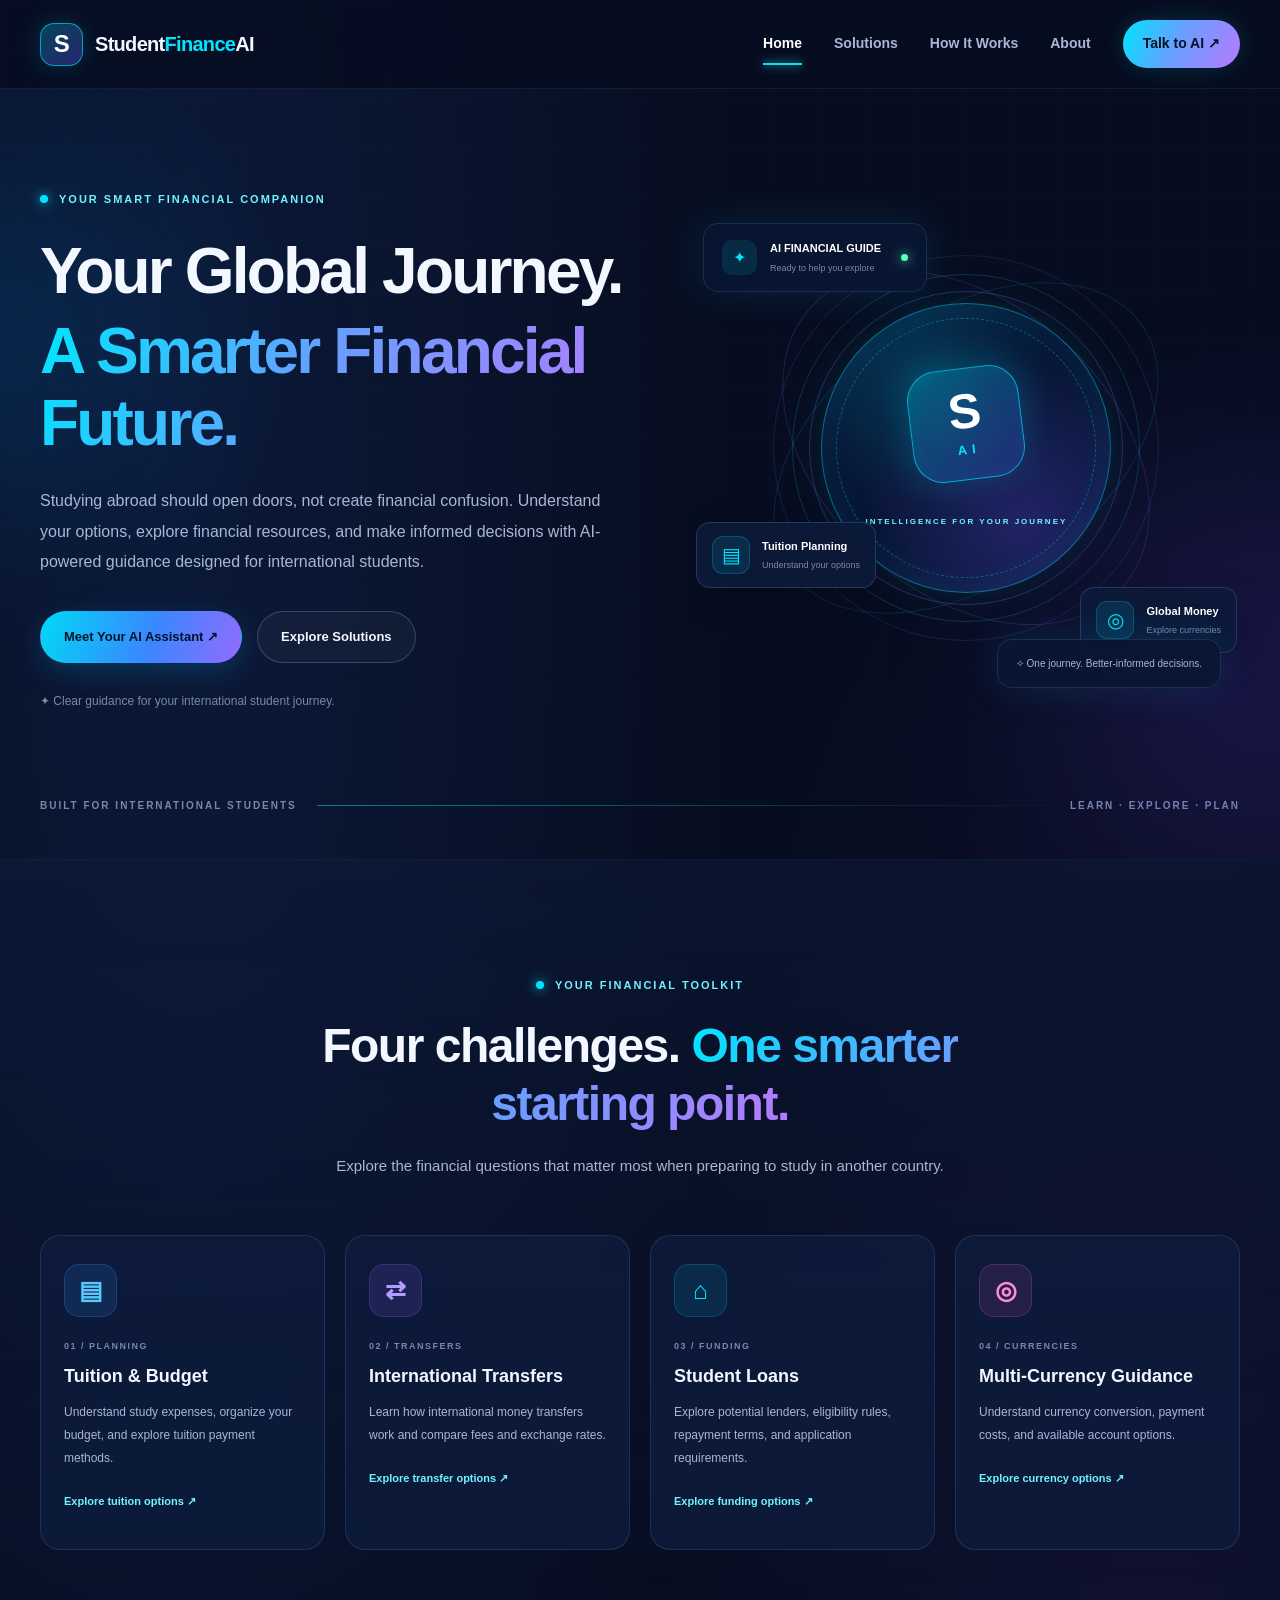
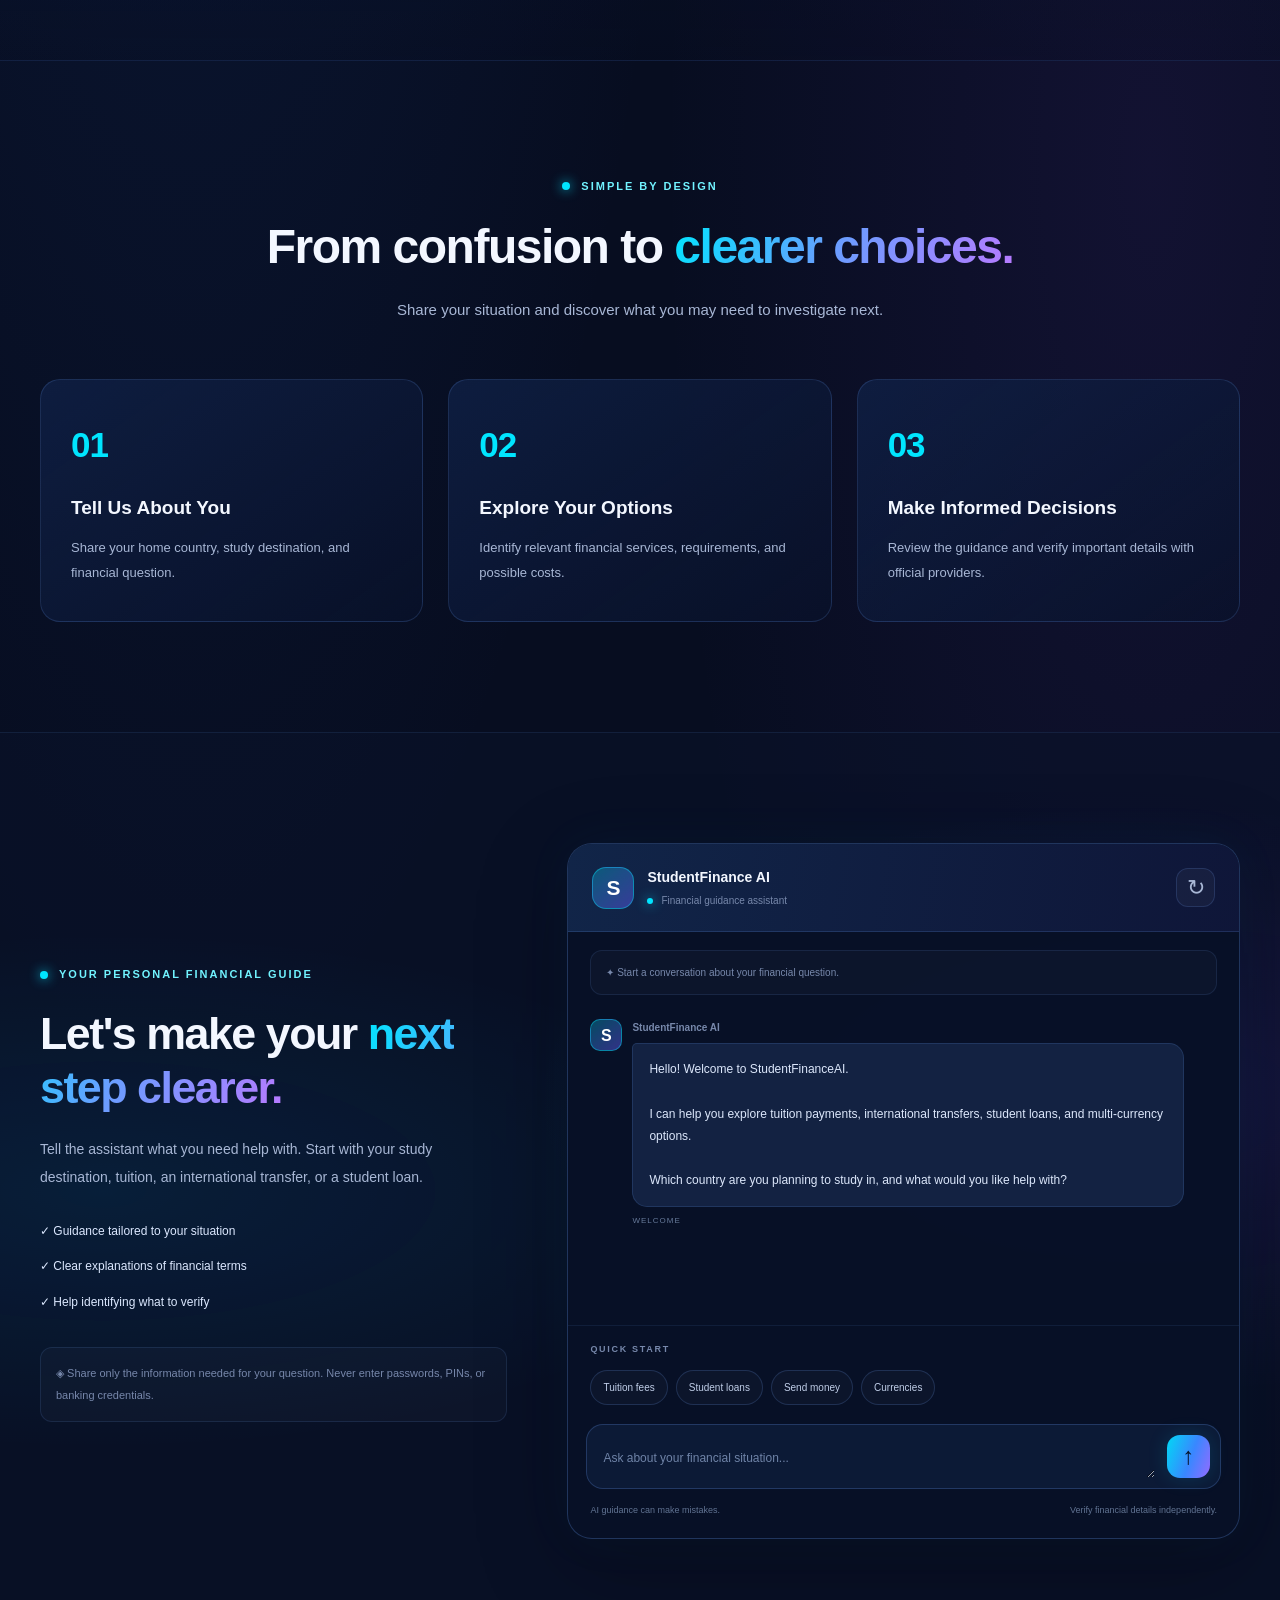
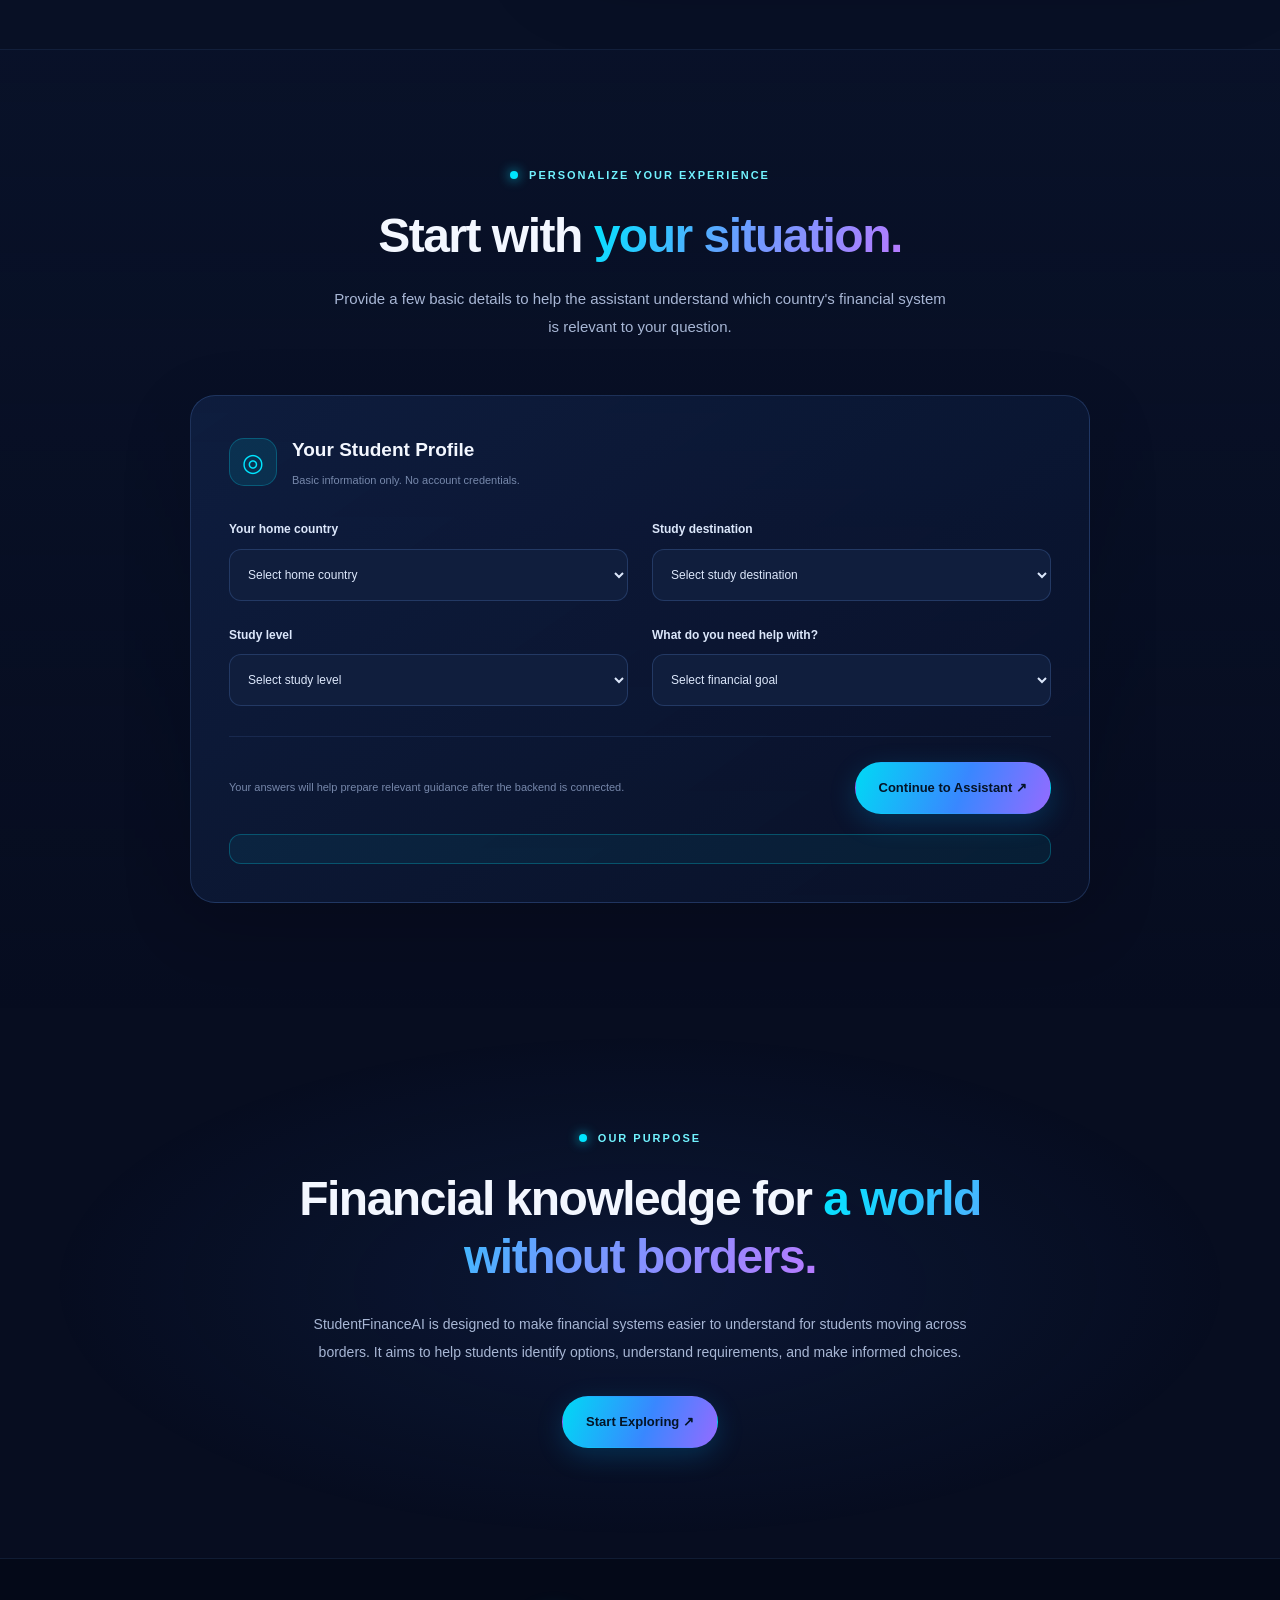
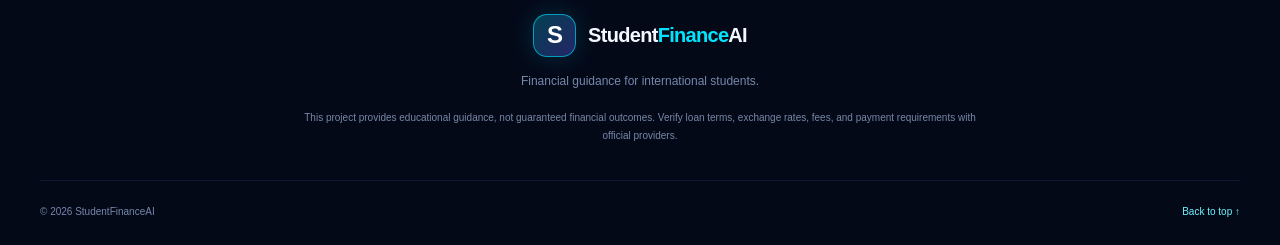
==== index.html @ d5cc1c08 "Add files via upload" ====
<!DOCTYPE html>
<html lang="en">
<head>
    <meta charset="UTF-8">
    <meta name="viewport" content="width=device-width, initial-scale=1.0">
    <meta name="description" content="StudentFinanceAI helps international students explore tuition payments, student loans, remittances, and multi-currency options.">
    <title>StudentFinanceAI | Your Financial Future</title>
    <link rel="stylesheet" href="style.css">

</head>

<body>

    <!-- Navigation Bar -->
    <header class="site-header">
        <nav class="navbar container">
            <a href="#home" class="brand">
                <span class="brand-icon">S</span>
                <span>Student<span class="brand-accent">Finance</span>AI</span>
            </a>

            <button class="menu-toggle" id="menuToggle"
                    type="button" aria-label="Toggle navigation"
                    aria-expanded="false">
                <span></span><span></span><span></span>
            </button>

            <div class="nav-links" id="navLinks">
                <a href="#home" class="nav-link active">Home</a>
                <a href="#features" class="nav-link">Solutions</a>
                <a href="#how-it-works" class="nav-link">How It Works</a>
                <a href="#about" class="nav-link">About</a>
                <a href="#assistant" class="nav-cta">Talk to AI ↗</a>
            </div>
        </nav>
    </header>


    <main>

        <!-- Hero Section -->
        <section class="hero section" id="home">
            <div class="hero-glow hero-glow-one"></div>
            <div class="hero-glow hero-glow-two"></div>

            <div class="hero-grid container">

                <div class="hero-content">
                    <div class="eyebrow">
                        <span class="status-dot"></span>
                        YOUR SMART FINANCIAL COMPANION
                    </div>

                    <h1>
                        Your Global Journey.
                        <span class="gradient-text">
                            A Smarter Financial Future.
                        </span>
                    </h1>

                    <p class="hero-description">
                        Studying abroad should open doors, not create financial
                        confusion. Understand your options, explore financial
                        resources, and make informed decisions with AI-powered
                        guidance designed for international students.
                    </p>

                    <div class="hero-actions">
                        <a href="#assistant" class="button button-primary">
                            Meet Your AI Assistant ↗
                        </a>
                        <a href="#features" class="button button-secondary">
                            Explore Solutions
                        </a>
                    </div>

                    <div class="hero-note">
                        ✦ Clear guidance for your international student journey.
                    </div>
                </div>


                <!-- AI Illustration Area -->
                <div class="hero-visual" aria-label="AI financial assistant illustration">
                    <div class="visual-orbit orbit-one"></div>
                    <div class="visual-orbit orbit-two"></div>

                    <div class="visual-card visual-card-top">
                        <span class="mini-icon">✦</span>
                        <div>
                            <strong>AI FINANCIAL GUIDE</strong>
                            <small>Ready to help you explore</small>
                        </div>
                        <span class="live-indicator"></span>
                    </div>

                    <div class="ai-core">
                        <div class="core-ring ring-one"></div>
                        <div class="core-ring ring-two"></div>

                        <div class="core-symbol">
                            <span class="symbol-top">S</span>
                            <span class="symbol-bottom">AI</span>
                        </div>

                        <div class="core-caption">
                            INTELLIGENCE FOR YOUR JOURNEY
                        </div>
                    </div>

                    <div class="floating-card card-tuition">
                        <span class="float-icon">▤</span>
                        <div>
                            <strong>Tuition Planning</strong>
                            <small>Understand your options</small>
                        </div>
                    </div>

                    <div class="floating-card card-currency">
                        <span class="float-icon">◎</span>
                        <div>
                            <strong>Global Money</strong>
                            <small>Explore currencies</small>
                        </div>
                    </div>

                    <div class="visual-card visual-card-bottom">
                        ✧ One journey. Better-informed decisions.
                    </div>
                </div>

            </div>

            <div class="hero-bottom container">
                <span>BUILT FOR INTERNATIONAL STUDENTS</span>
                <span class="bottom-line"></span>
                <span>LEARN · EXPLORE · PLAN</span>
            </div>
        </section>


        <!-- Financial Solutions -->
        <section class="features section" id="features">
            <div class="container">

                <div class="section-heading">
                    <span class="eyebrow">
                        <span class="status-dot"></span>
                        YOUR FINANCIAL TOOLKIT
                    </span>

                    <h2>
                        Four challenges.
                        <span class="gradient-text">
                            One smarter starting point.
                        </span>
                    </h2>

                    <p>
                        Explore the financial questions that matter most
                        when preparing to study in another country.
                    </p>
                </div>

                <div class="feature-grid">

                    <article class="feature-card">
                        <div class="feature-icon icon-blue">▤</div>
                        <span class="feature-number">01 / PLANNING</span>
                        <h3>Tuition &amp; Budget</h3>
                        <p>
                            Understand study expenses, organize your budget,
                            and explore tuition payment methods.
                        </p>
                        <a href="#assistant" class="feature-link"
                           data-topic="tuition">
                            Explore tuition options ↗
                        </a>
                    </article>

                    <article class="feature-card">
                        <div class="feature-icon icon-purple">⇄</div>
                        <span class="feature-number">02 / TRANSFERS</span>
                        <h3>International Transfers</h3>
                        <p>
                            Learn how international money transfers work
                            and compare fees and exchange rates.
                        </p>
                        <a href="#assistant" class="feature-link"
                           data-topic="remittance">
                            Explore transfer options ↗
                        </a>
                    </article>

                    <article class="feature-card">
                        <div class="feature-icon icon-cyan">⌂</div>
                        <span class="feature-number">03 / FUNDING</span>
                        <h3>Student Loans</h3>
                        <p>
                            Explore potential lenders, eligibility rules,
                            repayment terms, and application requirements.
                        </p>
                        <a href="#assistant" class="feature-link"
                           data-topic="loans">
                            Explore funding options ↗
                        </a>
                    </article>

                    <article class="feature-card">
                        <div class="feature-icon icon-pink">◎</div>
                        <span class="feature-number">04 / CURRENCIES</span>
                        <h3>Multi-Currency Guidance</h3>
                        <p>
                            Understand currency conversion, payment costs,
                            and available account options.
                        </p>
                        <a href="#assistant" class="feature-link"
                           data-topic="currency">
                            Explore currency options ↗
                        </a>
                    </article>

                </div>
            </div>
        </section>


        <!-- How It Works -->
        <section class="how-it-works section" id="how-it-works">
            <div class="container">

                <div class="section-heading">
                    <span class="eyebrow">
                        <span class="status-dot"></span>
                        SIMPLE BY DESIGN
                    </span>

                    <h2>
                        From confusion to
                        <span class="gradient-text">clearer choices.</span>
                    </h2>

                    <p>
                        Share your situation and discover what you may
                        need to investigate next.
                    </p>
                </div>

                <div class="steps-grid">
                    <article class="step-card">
                        <span class="step-number">01</span>
                        <h3>Tell Us About You</h3>
                        <p>
                            Share your home country, study destination,
                            and financial question.
                        </p>
                    </article>

                    <article class="step-card">
                        <span class="step-number">02</span>
                        <h3>Explore Your Options</h3>
                        <p>
                            Identify relevant financial services,
                            requirements, and possible costs.
                        </p>
                    </article>

                    <article class="step-card">
                        <span class="step-number">03</span>
                        <h3>Make Informed Decisions</h3>
                        <p>
                            Review the guidance and verify important
                            details with official providers.
                        </p>
                    </article>
                </div>
            </div>
        </section>


        <!-- AI Chat Assistant -->
        <section class="assistant-section section" id="assistant">
            <div class="container">

                <div class="assistant-layout">

                    <div class="assistant-intro">
                        <span class="eyebrow">
                            <span class="status-dot"></span>
                            YOUR PERSONAL FINANCIAL GUIDE
                        </span>

                        <h2>
                            Let's make your
                            <span class="gradient-text">next step clearer.</span>
                        </h2>

                        <p>
                            Tell the assistant what you need help with.
                            Start with your study destination, tuition,
                            an international transfer, or a student loan.
                        </p>

                        <div class="assistant-points">
                            <div>✓ Guidance tailored to your situation</div>
                            <div>✓ Clear explanations of financial terms</div>
                            <div>✓ Help identifying what to verify</div>
                        </div>

                        <p class="privacy-note">
                            ◈ Share only the information needed for your
                            question. Never enter passwords, PINs, or
                            banking credentials.
                        </p>
                    </div>


                    <!-- Chat Window -->
                    <div class="chat-panel">

                        <div class="chat-header">
                            <div class="chat-brand">
                                <div class="chat-avatar">S</div>
                                <div>
                                    <h3>StudentFinance AI</h3>
                                    <p>
                                        <span class="status-dot"></span>
                                        Financial guidance assistant
                                    </p>
                                </div>
                            </div>

                            <button type="button"
                                    class="icon-button"
                                    id="clearChat"
                                    aria-label="Clear conversation"
                                    title="Clear conversation">
                                ↻
                            </button>
                        </div>

                        <div class="chat-context">
                            ✦ Start a conversation about your financial question.
                        </div>

                        <div class="chat-messages"
                             id="chatMessages"
                             aria-live="polite"
                             aria-label="Chat conversation">

                            <div class="message assistant-message">
                                <div class="message-avatar">S</div>

                                <div class="message-content">
                                    <span class="message-sender">
                                        StudentFinance AI
                                    </span>

                                    <div class="message-bubble">
                                        Hello! Welcome to StudentFinanceAI.
                                        <br><br>
                                        I can help you explore tuition payments,
                                        international transfers, student loans,
                                        and multi-currency options.
                                        <br><br>
                                        Which country are you planning to study
                                        in, and what would you like help with?
                                    </div>

                                    <span class="message-time">WELCOME</span>
                                </div>
                            </div>
                        </div>


                        <!-- Suggested Questions -->
                        <div class="suggestion-area">
                            <span class="suggestion-label">QUICK START</span>

                            <div class="suggestion-buttons">
                                <button type="button" class="suggestion-chip"
                                    data-message="Help me understand tuition payment options.">
                                    Tuition fees
                                </button>

                                <button type="button" class="suggestion-chip"
                                    data-message="How can I explore student loan options?">
                                    Student loans
                                </button>

                                <button type="button" class="suggestion-chip"
                                    data-message="What should I compare before sending money internationally?">
                                    Send money
                                </button>

                                <button type="button" class="suggestion-chip"
                                    data-message="Help me understand multi-currency options.">
                                    Currencies
                                </button>
                            </div>
                        </div>


                        <!-- Message Input -->
                        <form class="chat-input-area" id="chatForm">
                            <label class="visually-hidden" for="chatInput">
                                Type your financial question
                            </label>

                            <textarea id="chatInput"
                                      name="message"
                                      rows="1"
                                      maxlength="2000"
                                      placeholder="Ask about your financial situation..."
                                      required></textarea>

                            <button type="submit"
                                    class="send-button"
                                    id="sendButton"
                                    aria-label="Send message">
                                ↑
                            </button>
                        </form>

                        <div class="chat-footer">
                            <span>AI guidance can make mistakes.</span>
                            <span>Verify financial details independently.</span>
                        </div>

                    </div>
                </div>
            </div>
        </section>


        <!-- Student Profile Form -->
        <section class="student-profile section" id="student-profile">
            <div class="container">

                <div class="section-heading">
                    <span class="eyebrow">
                        <span class="status-dot"></span>
                        PERSONALIZE YOUR EXPERIENCE
                    </span>

                    <h2>
                        Start with
                        <span class="gradient-text">your situation.</span>
                    </h2>

                    <p>
                        Provide a few basic details to help the assistant
                        understand which country's financial system
                        is relevant to your question.
                    </p>
                </div>

                <form class="profile-form" id="studentForm">

                    <div class="form-heading">
                        <div class="form-heading-icon">◎</div>
                        <div>
                            <h3>Your Student Profile</h3>
                            <p>Basic information only. No account credentials.</p>
                        </div>
                    </div>

                    <div class="form-grid">

                        <div class="form-group">
                            <label for="homeCountry">Your home country</label>
                            <select id="homeCountry" name="homeCountry" required>
                                <option value="">Select home country</option>
                                <option value="Bangladesh">Bangladesh</option>
                                <option value="India">India</option>
                                <option value="Pakistan">Pakistan</option>
                                <option value="Nepal">Nepal</option>
                                <option value="Sri Lanka">Sri Lanka</option>
                                <option value="Nigeria">Nigeria</option>
                                <option value="Ghana">Ghana</option>
                                <option value="Kenya">Kenya</option>
                                <option value="Egypt">Egypt</option>
                                <option value="Other">Other</option>
                            </select>
                        </div>

                        <div class="form-group">
                            <label for="studyCountry">Study destination</label>
                            <select id="studyCountry" name="studyCountry" required>
                                <option value="">Select study destination</option>
                                <option value="Russia">Russia</option>
                                <option value="United States">United States</option>
                                <option value="United Kingdom">United Kingdom</option>
                                <option value="Canada">Canada</option>
                                <option value="Australia">Australia</option>
                                <option value="Germany">Germany</option>
                                <option value="France">France</option>
                                <option value="Japan">Japan</option>
                                <option value="China">China</option>
                                <option value="Other">Other</option>
                            </select>
                        </div>

                        <div class="form-group">
                            <label for="studyLevel">Study level</label>
                            <select id="studyLevel" name="studyLevel" required>
                                <option value="">Select study level</option>
                                <option value="Bachelor's">Bachelor's</option>
                                <option value="Master's">Master's</option>
                                <option value="PhD">PhD</option>
                                <option value="Other">Other</option>
                            </select>
                        </div>

                        <div class="form-group">
                            <label for="financialGoal">
                                What do you need help with?
                            </label>

                            <select id="financialGoal"
                                    name="financialGoal"
                                    required>
                                <option value="">Select financial goal</option>
                                <option value="Tuition and budgeting">
                                    Tuition and budgeting
                                </option>
                                <option value="International remittances">
                                    International remittances
                                </option>
                                <option value="Student loans">
                                    Student loans
                                </option>
                                <option value="Multi-currency options">
                                    Multi-currency options
                                </option>
                                <option value="General financial guidance">
                                    General financial guidance
                                </option>
                            </select>
                        </div>
                    </div>

                    <div class="form-actions">
                        <p>
                            Your answers will help prepare relevant guidance
                            after the backend is connected.
                        </p>

                        <button type="submit" class="button button-primary">
                            Continue to Assistant ↗
                        </button>
                    </div>

                    <div id="profileNotice"
                         class="form-notice"
                         role="status"
                         aria-live="polite"></div>

                </form>
            </div>
        </section>


        <!-- About Section -->
        <section class="about-section section" id="about">
            <div class="container about-content">

                <span class="eyebrow">
                    <span class="status-dot"></span>
                    OUR PURPOSE
                </span>

                <h2>
                    Financial knowledge for
                    <span class="gradient-text">a world without borders.</span>
                </h2>

                <p>
                    StudentFinanceAI is designed to make financial systems
                    easier to understand for students moving across borders.
                    It aims to help students identify options, understand
                    requirements, and make informed choices.
                </p>

                <a href="#assistant" class="button button-primary">
                    Start Exploring ↗
                </a>
            </div>
        </section>

    </main>


    <!-- Footer -->
    <footer class="site-footer">
        <div class="container footer-content">

            <a href="#home" class="brand">
                <span class="brand-icon">S</span>
                <span>Student<span class="brand-accent">Finance</span>AI</span>
            </a>

            <p>
                Financial guidance for international students.
            </p>

            <p class="footer-disclaimer">
                This project provides educational guidance, not guaranteed
                financial outcomes. Verify loan terms, exchange rates,
                fees, and payment requirements with official providers.
            </p>

            <div class="footer-bottom">
                <span>© 2026 StudentFinanceAI</span>
                <a href="#home">Back to top ↑</a>
            </div>

        </div>
    </footer>


    <!-- Future JavaScript Pop-up -->
    <div class="modal-overlay"
         id="infoModal"
         role="dialog"
         aria-modal="true"
         aria-labelledby="modalTitle"
         aria-hidden="true">

        <div class="modal-box">
            <button type="button"
                    class="modal-close"
                    id="closeModal"
                    aria-label="Close dialog">
                ×
            </button>

            <div class="modal-icon">✦</div>

            <h2 id="modalTitle">Welcome to StudentFinanceAI</h2>

            <p id="modalMessage">
                Explore financial guidance designed for international students.
            </p>

            <button type="button"
                    class="button button-primary"
                    id="modalAction">
                Continue
            </button>
        </div>
    </div>


    <!-- JavaScript will be connected in a later step -->
    <script src="script.js"></script>
    
</body>
</html>
---- style.css ----
/* =========================================================
   StudentFinanceAI
   Futuristic Financial Assistant Website
   Main stylesheet: style.css
   ========================================================= */


/* 1. DESIGN SYSTEM */

:root {
    --bg-main: #070d20;
    --bg-secondary: #0b1430;
    --bg-card: rgba(15, 29, 62, 0.78);
    --bg-card-hover: rgba(20, 42, 83, 0.92);

    --cyan: #00e5ff;
    --cyan-soft: #71f3ff;
    --blue: #3987ff;
    --purple: #9270ff;
    --pink: #e66bff;

    --text-main: #f3f7ff;
    --text-secondary: #a8b7d5;
    --text-muted: #7788ab;

    --border: rgba(111, 166, 255, 0.17);
    --border-glow: rgba(0, 229, 255, 0.42);

    --gradient-main: linear-gradient(
        115deg,
        #00e5ff 0%,
        #6a9dff 48%,
        #b77aff 100%
    );

    --gradient-button: linear-gradient(
        110deg,
        #00d9f5 0%,
        #3987ff 55%,
        #946bff 100%
    );

    --shadow-glow: 0 0 40px rgba(0, 208, 255, 0.12);

    --radius-sm: 12px;
    --radius-md: 20px;
    --radius-lg: 30px;

    --container: 1200px;
}


/* 2. RESET AND GLOBAL STYLES */

* {
    margin: 0;
    padding: 0;
    box-sizing: border-box;
}

html {
    scroll-behavior: smooth;
    scroll-padding-top: 100px;
}

body {
    min-height: 100vh;
    overflow-x: hidden;
    background:
        radial-gradient(
            ellipse at 15% 8%,
            rgba(32, 81, 166, 0.18),
            transparent 35%
        ),
        radial-gradient(
            ellipse at 90% 35%,
            rgba(102, 54, 180, 0.12),
            transparent 30%
        ),
        var(--bg-main);

    color: var(--text-main);
    font-family: Inter, "Segoe UI", Arial, sans-serif;
    line-height: 1.7;
    -webkit-font-smoothing: antialiased;
}

body::before {
    content: "";
    position: fixed;
    inset: 0;
    z-index: -1;
    pointer-events: none;

    background-image:
        linear-gradient(
            rgba(99, 161, 255, 0.025) 1px,
            transparent 1px
        ),
        linear-gradient(
            90deg,
            rgba(99, 161, 255, 0.025) 1px,
            transparent 1px
        );

    background-size: 48px 48px;

    mask-image: linear-gradient(
        to bottom,
        black,
        transparent 85%
    );
}

a {
    color: inherit;
    text-decoration: none;
}

button,
input,
select,
textarea {
    font: inherit;
}

button,
a,
select {
    -webkit-tap-highlight-color: transparent;
}

button {
    color: inherit;
}

button:focus-visible,
a:focus-visible,
input:focus-visible,
select:focus-visible,
textarea:focus-visible {
    outline: 2px solid var(--cyan);
    outline-offset: 4px;
}

::selection {
    background: rgba(0, 229, 255, 0.32);
    color: white;
}

.container {
    width: min(var(--container), calc(100% - 64px));
    margin-inline: auto;
}

.section {
    position: relative;
    padding: 110px 0;
}

.gradient-text {
    display: inline;
    background: var(--gradient-main);
    background-clip: text;
    -webkit-background-clip: text;
    -webkit-text-fill-color: transparent;
    color: transparent;
}

.visually-hidden {
    position: absolute;
    width: 1px;
    height: 1px;
    padding: 0;
    margin: -1px;
    overflow: hidden;
    clip: rect(0, 0, 0, 0);
    white-space: nowrap;
    border: 0;
}


/* 3. NAVIGATION BAR */

.site-header {
    position: sticky;
    top: 0;
    z-index: 1000;

    background: rgba(7, 13, 32, 0.82);
    border-bottom: 1px solid rgba(126, 177, 255, 0.1);

    backdrop-filter: blur(22px);
    -webkit-backdrop-filter: blur(22px);
}

.navbar {
    min-height: 88px;

    display: flex;
    align-items: center;
    justify-content: space-between;
    gap: 32px;
}

.brand {
    display: inline-flex;
    align-items: center;
    gap: 12px;

    font-size: 20px;
    font-weight: 800;
    letter-spacing: -0.7px;
    white-space: nowrap;
}

.brand-icon {
    width: 43px;
    height: 43px;

    display: grid;
    place-items: center;

    border: 1px solid rgba(0, 229, 255, 0.6);
    border-radius: 14px;

    color: white;
    background: linear-gradient(
        135deg,
        rgba(0, 229, 255, 0.25),
        rgba(102, 91, 255, 0.35)
    );

    box-shadow: 0 0 25px rgba(0, 229, 255, 0.17);

    font-size: 24px;
    font-weight: 900;
}

.brand-accent {
    color: var(--cyan);
}

.nav-links {
    display: flex;
    align-items: center;
    gap: 32px;
}

.nav-link {
    position: relative;

    color: var(--text-secondary);
    font-size: 14px;
    font-weight: 600;

    transition: color 0.25s ease;
}

.nav-link::after {
    content: "";
    position: absolute;
    left: 0;
    bottom: -9px;

    width: 0;
    height: 2px;

    background: var(--cyan);
    box-shadow: 0 0 10px var(--cyan);

    transition: width 0.25s ease;
}

.nav-link:hover,
.nav-link.active {
    color: white;
}

.nav-link:hover::after,
.nav-link.active::after {
    width: 100%;
}

.nav-cta {
    display: inline-flex;
    align-items: center;
    justify-content: center;
    gap: 10px;

    padding: 12px 20px;

    color: #051426;
    background: var(--gradient-main);

    border-radius: 50px;

    font-size: 14px;
    font-weight: 800;

    box-shadow: 0 0 24px rgba(0, 229, 255, 0.15);

    transition:
        transform 0.25s ease,
        box-shadow 0.25s ease;
}

.nav-cta:hover {
    transform: translateY(-2px);
    box-shadow: 0 0 32px rgba(0, 229, 255, 0.32);
}

.menu-toggle {
    display: none;
    cursor: pointer;
    border: 0;
    background: transparent;
}


/* 4. HERO SECTION */

.hero {
    min-height: 680px;
    padding-top: 95px;
    padding-bottom: 45px;
    overflow: hidden;

    display: flex;
    flex-direction: column;
    justify-content: center;
}

.hero-grid {
    position: relative;
    z-index: 2;

    display: grid;
    grid-template-columns: 1.04fr 0.96fr;
    align-items: center;
    gap: 60px;
}

.hero-content {
    position: relative;
    z-index: 3;
}

.eyebrow {
    display: inline-flex;
    align-items: center;
    gap: 11px;

    color: var(--cyan-soft);
    font-size: 11px;
    font-weight: 800;
    letter-spacing: 2px;
}

.status-dot {
    display: inline-block;
    flex: 0 0 auto;

    width: 8px;
    height: 8px;

    border-radius: 50%;
    background: var(--cyan);

    box-shadow: 0 0 12px rgba(0, 229, 255, 0.9);
}

.hero h1 {
    max-width: 670px;
    margin-top: 25px;

    font-size: clamp(43px, 5vw, 70px);
    font-weight: 800;
    line-height: 1.12;
    letter-spacing: -2.8px;
}

.hero h1 .gradient-text {
    display: block;
    margin-top: 8px;
}

.hero-description {
    max-width: 580px;
    margin-top: 27px;

    color: var(--text-secondary);
    font-size: 16px;
    line-height: 1.9;
}

.hero-actions {
    display: flex;
    flex-wrap: wrap;
    gap: 15px;
    margin-top: 34px;
}

.button {
    display: inline-flex;
    align-items: center;
    justify-content: center;
    gap: 13px;

    min-height: 52px;
    padding: 14px 23px;

    border: 1px solid transparent;
    border-radius: 50px;

    font-size: 13px;
    font-weight: 800;
    text-align: center;

    cursor: pointer;

    transition:
        transform 0.25s ease,
        box-shadow 0.25s ease,
        background 0.25s ease;
}

.button:hover {
    transform: translateY(-3px);
}

.button-primary {
    color: #041427;
    background: var(--gradient-button);

    box-shadow: 0 8px 28px rgba(0, 176, 255, 0.2);
}

.button-primary:hover {
    box-shadow: 0 12px 38px rgba(0, 210, 255, 0.33);
}

.button-secondary {
    color: var(--text-main);
    border-color: rgba(132, 176, 255, 0.28);
    background: rgba(255, 255, 255, 0.035);
}

.button-secondary:hover {
    border-color: var(--cyan);
    background: rgba(0, 229, 255, 0.06);
}

.hero-note {
    display: flex;
    align-items: center;
    gap: 10px;

    margin-top: 28px;

    color: var(--text-muted);
    font-size: 12px;
}

.note-icon {
    color: var(--cyan);
    font-size: 18px;
}

.hero-glow {
    position: absolute;
    z-index: 0;

    border-radius: 50%;
    filter: blur(100px);
    pointer-events: none;
}

.hero-glow-one {
    width: 340px;
    height: 340px;

    top: 10%;
    left: -180px;

    background: rgba(0, 153, 255, 0.15);
}

.hero-glow-two {
    width: 380px;
    height: 380px;

    right: -180px;
    bottom: 0;

    background: rgba(114, 64, 255, 0.16);
}

.hero-bottom {
    display: flex;
    align-items: center;
    gap: 20px;

    margin-top: 85px;

    color: var(--text-muted);
    font-size: 10px;
    font-weight: 800;
    letter-spacing: 2px;
}

.bottom-line {
    height: 1px;
    flex: 1;

    background: linear-gradient(
        90deg,
        rgba(0, 229, 255, 0.5),
        rgba(0, 229, 255, 0.03)
    );
}


/* 5. FUTURISTIC AI VISUAL */

.hero-visual {
    position: relative;

    width: 100%;
    max-width: 530px;
    height: 480px;

    margin-inline: auto;

    display: grid;
    place-items: center;
}

.ai-core {
    position: relative;
    z-index: 2;

    width: 290px;
    height: 290px;

    display: flex;
    flex-direction: column;
    align-items: center;
    justify-content: center;

    border: 1px solid rgba(0, 229, 255, 0.42);
    border-radius: 50%;

    background:
        radial-gradient(
            circle at 35% 25%,
            rgba(0, 229, 255, 0.17),
            transparent 45%
        ),
        radial-gradient(
            circle at 70% 75%,
            rgba(118, 80, 255, 0.23),
            transparent 55%
        ),
        rgba(9, 27, 63, 0.72);

    box-shadow:
        0 0 35px rgba(0, 229, 255, 0.1),
        inset 0 0 35px rgba(0, 229, 255, 0.08);

    animation: core-float 6s ease-in-out infinite;
}

.ai-core::before {
    content: "";
    position: absolute;
    inset: 14px;

    border: 1px dashed rgba(0, 229, 255, 0.35);
    border-radius: 50%;

    animation: orbit-spin 24s linear infinite;
}

.ai-core::after {
    content: "";
    position: absolute;
    inset: -13px;

    border: 1px solid rgba(114, 130, 255, 0.27);
    border-radius: 50%;
}

.core-ring {
    position: absolute;
    border-radius: 50%;
    pointer-events: none;
}

.ring-one {
    inset: -30px;
    border: 1px solid rgba(0, 229, 255, 0.19);
}

.ring-two {
    inset: -49px;
    border: 1px solid rgba(120, 110, 255, 0.16);
}

.core-symbol {
    position: relative;
    z-index: 2;

    width: 112px;
    height: 112px;

    display: flex;
    flex-direction: column;
    align-items: center;
    justify-content: center;

    border: 1px solid rgba(0, 229, 255, 0.65);
    border-radius: 30px;

    background: linear-gradient(
        140deg,
        rgba(0, 229, 255, 0.24),
        rgba(68, 92, 255, 0.2)
    );

    box-shadow:
        0 0 35px rgba(0, 229, 255, 0.18),
        inset 0 0 20px rgba(0, 229, 255, 0.08);

    transform: rotate(-7deg);
}

.symbol-top {
    color: white;
    font-size: 49px;
    font-weight: 900;
    line-height: 1;
}

.symbol-bottom {
    margin-top: 3px;
    color: var(--cyan);
    font-size: 13px;
    font-weight: 900;
    letter-spacing: 5px;
}

.core-caption {
    position: relative;
    z-index: 2;

    margin-top: 35px;

    color: var(--cyan-soft);
    font-size: 8px;
    font-weight: 800;
    letter-spacing: 2px;
}

.visual-orbit {
    position: absolute;
    z-index: 1;

    border: 1px solid rgba(0, 229, 255, 0.13);
    border-radius: 50%;
}

.orbit-one {
    width: 430px;
    height: 270px;
    transform: rotate(-35deg);
}

.orbit-two {
    width: 420px;
    height: 290px;
    transform: rotate(42deg);
    border-color: rgba(144, 106, 255, 0.19);
}

.visual-card {
    position: absolute;
    z-index: 4;

    display: flex;
    align-items: center;
    gap: 13px;

    padding: 15px 18px;

    border: 1px solid var(--border);
    border-radius: 15px;

    background: rgba(10, 23, 52, 0.88);

    box-shadow: var(--shadow-glow);

    backdrop-filter: blur(14px);
    -webkit-backdrop-filter: blur(14px);
}

.visual-card strong,
.floating-card strong {
    display: block;
    color: white;
    font-size: 11px;
}

.visual-card small,
.floating-card small {
    display: block;
    margin-top: 3px;

    color: var(--text-muted);
    font-size: 9px;
}

.visual-card-top {
    top: 15px;
    left: 2px;
}

.mini-icon {
    display: grid;
    place-items: center;

    width: 35px;
    height: 35px;

    color: var(--cyan);
    border-radius: 10px;
    background: rgba(0, 229, 255, 0.1);
}

.live-indicator {
    width: 7px;
    height: 7px;

    margin-left: 7px;

    border-radius: 50%;
    background: #5effbc;

    box-shadow: 0 0 12px #5effbc;
}

.floating-card {
    position: absolute;
    z-index: 4;

    display: flex;
    align-items: center;
    gap: 12px;

    padding: 13px 15px;

    border: 1px solid rgba(111, 166, 255, 0.22);
    border-radius: 14px;

    background: rgba(12, 25, 57, 0.92);

    box-shadow: 0 10px 35px rgba(0, 0, 0, 0.2);

    backdrop-filter: blur(12px);
    -webkit-backdrop-filter: blur(12px);

    animation: card-float 5s ease-in-out infinite;
}

.float-icon {
    display: grid;
    place-items: center;

    width: 38px;
    height: 38px;

    color: var(--cyan);
    background: rgba(0, 229, 255, 0.1);
    border: 1px solid rgba(0, 229, 255, 0.2);
    border-radius: 11px;

    font-size: 20px;
}

.card-tuition {
    left: -5px;
    bottom: 100px;
}

.card-currency {
    right: -5px;
    bottom: 35px;
    animation-delay: -2.5s;
}

.visual-card-bottom {
    right: 10px;
    bottom: 0;

    color: var(--text-secondary);
    font-size: 10px;
}


/* 6. SECTION HEADINGS */

.section-heading {
    max-width: 760px;
    margin: 0 auto 55px;
    text-align: center;
}

.section-heading h2,
.assistant-intro h2,
.about-content h2 {
    margin-top: 20px;

    font-size: clamp(31px, 4vw, 48px);
    line-height: 1.2;
    letter-spacing: -1.5px;
}

.section-heading p {
    max-width: 620px;
    margin: 20px auto 0;

    color: var(--text-secondary);
    font-size: 15px;
    line-height: 1.85;
}


/* 7. FINANCIAL FEATURE CARDS */

.features {
    border-top: 1px solid rgba(114, 157, 255, 0.08);
    border-bottom: 1px solid rgba(114, 157, 255, 0.08);

    background: linear-gradient(
        180deg,
        rgba(13, 26, 57, 0.55),
        rgba(7, 13, 32, 0.2)
    );
}

.feature-grid {
    display: grid;
    grid-template-columns: repeat(4, minmax(0, 1fr));
    gap: 20px;
}

.feature-card {
    position: relative;
    overflow: hidden;

    min-height: 315px;
    padding: 28px 23px;

    border: 1px solid var(--border);
    border-radius: var(--radius-md);

    background: var(--bg-card);

    transition:
        transform 0.3s ease,
        border-color 0.3s ease,
        background 0.3s ease,
        box-shadow 0.3s ease;
}

.feature-card::before {
    content: "";
    position: absolute;
    top: 0;
    left: 20px;
    right: 20px;

    height: 1px;

    background: linear-gradient(
        90deg,
        transparent,
        var(--cyan),
        transparent
    );

    opacity: 0;
    transition: opacity 0.3s ease;
}

.feature-card:hover {
    transform: translateY(-8px);
    border-color: var(--border-glow);
    background: var(--bg-card-hover);
    box-shadow: 0 15px 40px rgba(0, 0, 0, 0.2);
}

.feature-card:hover::before {
    opacity: 1;
}

.feature-icon {
    width: 53px;
    height: 53px;

    display: grid;
    place-items: center;

    border-radius: 15px;

    font-size: 25px;
    font-weight: 800;
}

.icon-blue {
    color: #57c9ff;
    background: rgba(48, 155, 255, 0.13);
    border: 1px solid rgba(48, 155, 255, 0.22);
}

.icon-purple {
    color: #b69aff;
    background: rgba(151, 104, 255, 0.13);
    border: 1px solid rgba(151, 104, 255, 0.22);
}

.icon-cyan {
    color: var(--cyan);
    background: rgba(0, 229, 255, 0.09);
    border: 1px solid rgba(0, 229, 255, 0.19);
}

.icon-pink {
    color: #ff8bd9;
    background: rgba(255, 100, 206, 0.1);
    border: 1px solid rgba(255, 100, 206, 0.2);
}

.feature-number {
    display: block;
    margin-top: 22px;

    color: var(--text-muted);
    font-size: 9px;
    font-weight: 800;
    letter-spacing: 1.5px;
}

.feature-card h3 {
    margin-top: 10px;

    color: var(--text-main);
    font-size: 18px;
    line-height: 1.4;
}

.feature-card p {
    margin-top: 12px;

    color: var(--text-secondary);
    font-size: 12px;
    line-height: 1.9;
}

.feature-link {
    display: inline-flex;
    align-items: center;
    gap: 8px;

    margin-top: 22px;

    color: var(--cyan-soft);
    font-size: 11px;
    font-weight: 800;
}

.feature-link span {
    transition: transform 0.2s ease;
}

.feature-link:hover span {
    transform: translate(3px, -3px);
}


/* 8. HOW IT WORKS */

.steps-grid {
    display: grid;
    grid-template-columns: repeat(3, minmax(0, 1fr));
    gap: 25px;
}

.step-card {
    position: relative;

    padding: 35px 30px;

    border: 1px solid var(--border);
    border-radius: var(--radius-md);

    background: linear-gradient(
        145deg,
        rgba(16, 33, 71, 0.78),
        rgba(9, 18, 43, 0.65)
    );

    transition:
        transform 0.25s ease,
        border-color 0.25s ease;
}

.step-card:hover {
    transform: translateY(-5px);
    border-color: rgba(0, 229, 255, 0.35);
}

.step-number {
    display: inline-block;

    color: var(--cyan);
    font-size: 35px;
    font-weight: 900;
    letter-spacing: -1px;
}

.step-card h3 {
    margin-top: 18px;
    font-size: 19px;
}

.step-card p {
    margin-top: 12px;

    color: var(--text-secondary);
    font-size: 13px;
    line-height: 1.9;
}


/* 9. ASSISTANT SECTION */

.assistant-section {
    overflow: hidden;

    border-top: 1px solid rgba(111, 166, 255, 0.1);
    border-bottom: 1px solid rgba(111, 166, 255, 0.1);

    background:
        radial-gradient(
            ellipse at 8% 50%,
            rgba(0, 181, 255, 0.09),
            transparent 40%
        ),
        radial-gradient(
            ellipse at 90% 40%,
            rgba(117, 70, 255, 0.11),
            transparent 38%
        ),
        rgba(10, 19, 43, 0.6);
}

.assistant-layout {
    display: grid;
    grid-template-columns: 0.82fr 1.18fr;
    align-items: center;
    gap: 60px;
}

.assistant-intro h2 {
    font-size: clamp(32px, 3.5vw, 45px);
}

.assistant-intro > p {
    margin-top: 22px;

    color: var(--text-secondary);
    font-size: 14px;
    line-height: 1.95;
}

.assistant-points {
    display: grid;
    gap: 15px;
    margin-top: 30px;
}

.assistant-points > div {
    display: flex;
    align-items: center;
    gap: 12px;

    color: #dce8ff;
    font-size: 12px;
}

.check-icon {
    width: 24px;
    height: 24px;

    display: grid;
    place-items: center;
    flex: 0 0 auto;

    color: var(--cyan);
    border-radius: 50%;
    background: rgba(0, 229, 255, 0.1);

    font-weight: 900;
}

.assistant-intro .privacy-note {
    margin-top: 35px;
    padding: 15px;

    border: 1px solid rgba(111, 166, 255, 0.13);
    border-radius: 12px;

    background: rgba(255, 255, 255, 0.025);

    color: var(--text-muted);
    font-size: 11px;
}

.privacy-note span {
    margin-right: 7px;
    color: var(--cyan);
}


/* 10. CHAT PANEL */

.chat-panel {
    min-width: 0;
    overflow: hidden;

    border: 1px solid rgba(108, 164, 255, 0.25);
    border-radius: 25px;

    background: rgba(8, 17, 40, 0.95);

    box-shadow:
        0 25px 90px rgba(0, 0, 0, 0.28),
        0 0 50px rgba(0, 190, 255, 0.05);
}

.chat-header {
    display: flex;
    align-items: center;
    justify-content: space-between;
    gap: 15px;

    padding: 22px 24px;

    border-bottom: 1px solid var(--border);

    background: linear-gradient(
        100deg,
        rgba(20, 44, 83, 0.75),
        rgba(17, 24, 62, 0.75)
    );
}

.chat-brand {
    display: flex;
    align-items: center;
    gap: 13px;
    min-width: 0;
}

.chat-avatar,
.message-avatar {
    display: grid;
    place-items: center;
    flex: 0 0 auto;

    width: 42px;
    height: 42px;

    border: 1px solid rgba(0, 229, 255, 0.4);
    border-radius: 14px;

    color: white;
    background: linear-gradient(
        140deg,
        rgba(0, 229, 255, 0.28),
        rgba(103, 91, 255, 0.45)
    );

    font-size: 21px;
    font-weight: 900;
}

.chat-header h3 {
    font-size: 14px;
}

.chat-header p {
    display: flex;
    align-items: center;
    gap: 8px;

    margin-top: 3px;

    color: var(--text-muted);
    font-size: 10px;
}

.chat-header .status-dot {
    width: 6px;
    height: 6px;
}

.icon-button {
    display: grid;
    place-items: center;
    flex: 0 0 auto;

    width: 39px;
    height: 39px;

    border: 1px solid var(--border);
    border-radius: 12px;

    background: rgba(255, 255, 255, 0.035);

    color: var(--text-secondary);
    font-size: 22px;

    cursor: pointer;

    transition:
        color 0.2s ease,
        border-color 0.2s ease,
        background 0.2s ease;
}

.icon-button:hover {
    color: var(--cyan);
    border-color: var(--border-glow);
    background: rgba(0, 229, 255, 0.07);
}

.chat-context {
    display: flex;
    align-items: flex-start;
    gap: 10px;

    margin: 18px 22px 0;
    padding: 13px 15px;

    border: 1px solid rgba(111, 166, 255, 0.12);
    border-radius: 12px;

    background: rgba(255, 255, 255, 0.025);

    color: var(--text-muted);
    font-size: 10px;
    line-height: 1.7;
}

.context-icon {
    color: var(--cyan);
}

.chat-messages {
    display: flex;
    flex-direction: column;
    gap: 18px;

    height: 330px;
    overflow-y: auto;

    padding: 24px 22px;

    scrollbar-width: thin;
    scrollbar-color: rgba(0, 229, 255, 0.25) transparent;
}

.chat-messages::-webkit-scrollbar {
    width: 5px;
}

.chat-messages::-webkit-scrollbar-thumb {
    border-radius: 10px;
    background: rgba(0, 229, 255, 0.25);
}

.message {
    display: flex;
    align-items: flex-start;
    gap: 10px;
}

.message-avatar {
    width: 32px;
    height: 32px;

    border-radius: 10px;
    font-size: 16px;
}

.message-content {
    min-width: 0;
    max-width: 88%;
}

.message-sender {
    display: block;
    margin-bottom: 7px;

    color: var(--text-muted);
    font-size: 10px;
    font-weight: 700;
}

.message-bubble {
    padding: 14px 16px;

    border: 1px solid rgba(111, 166, 255, 0.15);
    border-radius: 5px 15px 15px 15px;

    background: rgba(25, 42, 78, 0.72);

    color: #dce7fb;
    font-size: 12px;
    line-height: 1.85;

    overflow-wrap: anywhere;
}

.message-time {
    display: block;
    margin-top: 7px;

    color: #667999;
    font-size: 8px;
    letter-spacing: 1px;
}

.user-message {
    flex-direction: row-reverse;
}

.user-message .message-content {
    display: flex;
    flex-direction: column;
    align-items: flex-end;
}

.user-message .message-bubble {
    border-color: rgba(0, 229, 255, 0.18);
    border-radius: 15px 5px 15px 15px;

    background: linear-gradient(
        135deg,
        rgba(20, 100, 163, 0.35),
        rgba(74, 72, 164, 0.32)
    );

    color: white;
}

.user-message .message-avatar {
    border-color: rgba(143, 128, 255, 0.4);
    background: rgba(108, 92, 231, 0.28);
}

.typing-indicator {
    display: inline-flex;
    align-items: center;
    gap: 5px;

    padding: 13px 16px;

    border: 1px solid var(--border);
    border-radius: 5px 14px 14px 14px;

    background: rgba(25, 42, 78, 0.72);
}

.typing-indicator span {
    width: 6px;
    height: 6px;

    border-radius: 50%;
    background: var(--cyan);

    animation: typing-bounce 1s infinite ease-in-out;
}

.typing-indicator span:nth-child(2) {
    animation-delay: 0.15s;
}

.typing-indicator span:nth-child(3) {
    animation-delay: 0.3s;
}


/* 11. CHAT SUGGESTIONS */

.suggestion-area {
    padding: 16px 22px 19px;

    border-top: 1px solid rgba(111, 166, 255, 0.09);
}

.suggestion-label {
    display: block;
    margin-bottom: 12px;

    color: var(--text-muted);
    font-size: 9px;
    font-weight: 800;
    letter-spacing: 1.7px;
}

.suggestion-buttons {
    display: flex;
    flex-wrap: wrap;
    gap: 8px;
}

.suggestion-chip {
    padding: 8px 12px;

    border: 1px solid rgba(111, 166, 255, 0.19);
    border-radius: 30px;

    background: rgba(255, 255, 255, 0.025);

    color: #c0cee8;
    font-size: 10px;

    cursor: pointer;

    transition:
        border-color 0.2s ease,
        background 0.2s ease,
        color 0.2s ease;
}

.suggestion-chip:hover {
    color: var(--cyan-soft);
    border-color: rgba(0, 229, 255, 0.5);
    background: rgba(0, 229, 255, 0.07);
}


/* 12. CHAT INPUT */

.chat-input-area {
    display: flex;
    align-items: flex-end;
    gap: 12px;

    margin: 0 18px 14px;
    padding: 10px 10px 10px 16px;

    border: 1px solid rgba(111, 166, 255, 0.22);
    border-radius: 17px;

    background: rgba(14, 29, 59, 0.8);

    transition: border-color 0.2s ease;
}

.chat-input-area:focus-within {
    border-color: rgba(0, 229, 255, 0.62);
    box-shadow: 0 0 22px rgba(0, 229, 255, 0.06);
}

.chat-input-area textarea {
    width: 100%;
    min-width: 0;
    min-height: 38px;
    max-height: 120px;

    padding: 9px 0;

    resize: vertical;

    border: 0;
    outline: 0;

    background: transparent;
    color: white;

    font-size: 12px;
    line-height: 1.6;
}

.chat-input-area textarea::placeholder {
    color: #6f83a7;
}

.chat-input-area textarea:focus-visible {
    outline: 0;
}

.send-button {
    display: grid;
    place-items: center;
    flex: 0 0 auto;

    width: 43px;
    height: 43px;

    border: 0;
    border-radius: 13px;

    background: var(--gradient-button);
    color: #06142a;

    font-size: 24px;
    font-weight: 900;

    cursor: pointer;

    box-shadow: 0 0 20px rgba(0, 210, 255, 0.15);

    transition:
        transform 0.2s ease,
        box-shadow 0.2s ease;
}

.send-button:hover {
    transform: translateY(-2px);
    box-shadow: 0 0 27px rgba(0, 210, 255, 0.3);
}

.send-button:disabled {
    opacity: 0.55;
    cursor: not-allowed;
    transform: none;
}

.chat-footer {
    display: flex;
    justify-content: space-between;
    gap: 10px;

    padding: 0 22px 20px;

    color: #617392;
    font-size: 9px;
}


/* 13. STUDENT PROFILE FORM */

.student-profile {
    background: linear-gradient(
        180deg,
        rgba(12, 25, 54, 0.4),
        transparent
    );
}

.profile-form {
    max-width: 900px;
    margin-inline: auto;
    padding: 38px;

    border: 1px solid rgba(111, 166, 255, 0.2);
    border-radius: 25px;

    background: linear-gradient(
        145deg,
        rgba(16, 33, 69, 0.8),
        rgba(9, 18, 42, 0.85)
    );

    box-shadow: 0 20px 70px rgba(0, 0, 0, 0.15);
}

.form-heading {
    display: flex;
    align-items: center;
    gap: 15px;

    margin-bottom: 30px;
}

.form-heading-icon {
    width: 48px;
    height: 48px;

    display: grid;
    place-items: center;

    border: 1px solid rgba(0, 229, 255, 0.24);
    border-radius: 15px;

    background: rgba(0, 229, 255, 0.1);
    color: var(--cyan);

    font-size: 25px;
}

.form-heading h3 {
    font-size: 19px;
}

.form-heading p {
    margin-top: 4px;

    color: var(--text-muted);
    font-size: 11px;
}

.form-grid {
    display: grid;
    grid-template-columns: repeat(2, minmax(0, 1fr));
    gap: 24px;
}

.form-group {
    display: flex;
    flex-direction: column;
    gap: 9px;
}

.form-group label {
    color: #dce7fb;
    font-size: 12px;
    font-weight: 700;
}

.form-group select {
    width: 100%;
    min-height: 52px;
    padding: 12px 14px;

    border: 1px solid rgba(111, 166, 255, 0.2);
    border-radius: 12px;

    background-color: #101e3d;
    color: #dce7fb;

    font-size: 12px;

    cursor: pointer;

    transition: border-color 0.2s ease;
}

.form-group select:hover,
.form-group select:focus {
    border-color: rgba(0, 229, 255, 0.5);
}

.form-group select option {
    background: #101e3d;
    color: white;
}

.form-actions {
    display: flex;
    align-items: center;
    justify-content: space-between;
    gap: 25px;

    margin-top: 30px;
    padding-top: 25px;

    border-top: 1px solid rgba(111, 166, 255, 0.12);
}

.form-actions p {
    max-width: 420px;

    color: var(--text-muted);
    font-size: 11px;
    line-height: 1.8;
}

.form-notice {
    margin-top: 20px;
    padding: 14px;

    border: 1px solid rgba(0, 229, 255, 0.25);
    border-radius: 12px;

    background: rgba(0, 229, 255, 0.06);
    color: var(--cyan-soft);

    font-size: 12px;
}

.form-notice[hidden] {
    display: none;
}


/* 14. ABOUT SECTION */

.about-section {
    overflow: hidden;

    text-align: center;

    background:
        radial-gradient(
            ellipse at center,
            rgba(36, 84, 174, 0.15),
            transparent 65%
        );
}

.about-content {
    max-width: 850px;
}

.about-content h2 {
    max-width: 800px;
    margin-inline: auto;
}

.about-content > p {
    max-width: 690px;
    margin: 24px auto 30px;

    color: var(--text-secondary);
    font-size: 14px;
    line-height: 2;
}


/* 15. FOOTER */

.site-footer {
    padding: 55px 0 25px;

    border-top: 1px solid rgba(111, 166, 255, 0.12);
    background: rgba(4, 9, 22, 0.7);
}

.footer-content {
    display: flex;
    flex-direction: column;
    align-items: center;
    text-align: center;
}

.footer-content > p {
    margin-top: 14px;

    color: var(--text-muted);
    font-size: 12px;
}

.footer-content .footer-disclaimer {
    max-width: 700px;
    margin-top: 18px;

    color: #7888a7;
    font-size: 10px;
    line-height: 1.8;
}

.footer-bottom {
    width: 100%;

    display: flex;
    align-items: center;
    justify-content: space-between;
    gap: 20px;

    margin-top: 35px;
    padding-top: 22px;

    border-top: 1px solid rgba(111, 166, 255, 0.1);

    color: var(--text-muted);
    font-size: 10px;
}

.footer-bottom a {
    color: var(--cyan-soft);
}

.footer-bottom a:hover {
    color: white;
}


/* 16. POP-UP MODAL */

.modal-overlay {
    position: fixed;
    inset: 0;
    z-index: 2000;

    display: none;
    align-items: center;
    justify-content: center;

    padding: 25px;

    background: rgba(2, 6, 18, 0.8);

    backdrop-filter: blur(10px);
    -webkit-backdrop-filter: blur(10px);
}

.modal-overlay.is-open {
    display: flex;
    animation: modal-fade-in 0.2s ease;
}

.modal-box {
    position: relative;

    width: min(100%, 440px);
    padding: 42px 32px;

    border: 1px solid rgba(0, 229, 255, 0.3);
    border-radius: 25px;

    background:
        radial-gradient(
            circle at top right,
            rgba(95, 83, 255, 0.15),
            transparent 50%
        ),
        #0d1936;

    box-shadow: 0 20px 90px rgba(0, 0, 0, 0.5);

    text-align: center;
}

.modal-close {
    position: absolute;
    top: 15px;
    right: 17px;

    width: 35px;
    height: 35px;

    border: 1px solid var(--border);
    border-radius: 10px;

    background: rgba(255, 255, 255, 0.03);
    color: var(--text-secondary);

    font-size: 23px;

    cursor: pointer;
}

.modal-close:hover {
    color: var(--cyan);
    border-color: var(--border-glow);
}

.modal-icon {
    width: 65px;
    height: 65px;

    display: grid;
    place-items: center;

    margin: 0 auto 23px;

    border: 1px solid rgba(0, 229, 255, 0.3);
    border-radius: 20px;

    background: rgba(0, 229, 255, 0.1);
    color: var(--cyan);

    font-size: 32px;
}

.modal-box h2 {
    font-size: 24px;
    line-height: 1.35;
}

.modal-box p {
    margin: 17px 0 25px;

    color: var(--text-secondary);
    font-size: 13px;
    line-height: 1.9;
}


/* 17. ANIMATIONS */

@keyframes core-float {
    0%, 100% {
        transform: translateY(0);
    }

    50% {
        transform: translateY(-10px);
    }
}

@keyframes card-float {
    0%, 100% {
        transform: translateY(0);
    }

    50% {
        transform: translateY(-8px);
    }
}

@keyframes orbit-spin {
    from {
        transform: rotate(0deg);
    }

    to {
        transform: rotate(360deg);
    }
}

@keyframes typing-bounce {
    0%, 60%, 100% {
        transform: translateY(0);
        opacity: 0.55;
    }

    30% {
        transform: translateY(-5px);
        opacity: 1;
    }
}

@keyframes modal-fade-in {
    from {
        opacity: 0;
    }

    to {
        opacity: 1;
    }
}


/* 18. TABLETS AND SMALL LAPTOPS */

@media (max-width: 1050px) {
    .container {
        width: min(var(--container), calc(100% - 44px));
    }

    .nav-links {
        gap: 20px;
    }

    .hero-grid {
        gap: 25px;
    }

    .hero h1 {
        font-size: clamp(42px, 5vw, 58px);
    }

    .hero-visual {
        transform: scale(0.88);
        transform-origin: center;
    }

    .feature-grid {
        grid-template-columns: repeat(2, minmax(0, 1fr));
    }

    .feature-card {
        min-height: 285px;
    }

    .assistant-layout {
        grid-template-columns: 0.8fr 1.2fr;
        gap: 30px;
    }
}


/* 19. MOBILE NAVIGATION */

@media (max-width: 760px) {
    .container {
        width: calc(100% - 36px);
    }

    .section {
        padding: 78px 0;
    }

    .navbar {
        min-height: 75px;
    }

    .brand {
        gap: 9px;
        font-size: 17px;
    }

    .brand-icon {
        width: 38px;
        height: 38px;
        border-radius: 12px;
        font-size: 21px;
    }

    .menu-toggle {
        width: 43px;
        height: 43px;

        display: flex;
        flex-direction: column;
        align-items: center;
        justify-content: center;
        gap: 5px;

        border: 1px solid var(--border);
        border-radius: 12px;

        background: rgba(255, 255, 255, 0.035);
    }

    .menu-toggle span {
        display: block;
        width: 18px;
        height: 2px;

        border-radius: 5px;
        background: var(--cyan);

        transition:
            transform 0.2s ease,
            opacity 0.2s ease;
    }

    .menu-toggle[aria-expanded="true"] span:first-child {
        transform: translateY(7px) rotate(45deg);
    }

    .menu-toggle[aria-expanded="true"] span:nth-child(2) {
        opacity: 0;
    }

    .menu-toggle[aria-expanded="true"] span:last-child {
        transform: translateY(-7px) rotate(-45deg);
    }

    .nav-links {
        position: absolute;
        top: calc(100% + 1px);
        left: 0;
        right: 0;

        display: none;
        flex-direction: column;
        align-items: stretch;
        gap: 0;

        padding: 15px 22px 22px;

        border-bottom: 1px solid var(--border);

        background: rgba(7, 13, 32, 0.98);

        box-shadow: 0 20px 35px rgba(0, 0, 0, 0.25);
    }

    .nav-links.is-open {
        display: flex;
    }

    .nav-link {
        padding: 13px 0;
    }

    .nav-link::after {
        display: none;
    }

    .nav-cta {
        margin-top: 12px;
    }

    .hero {
        min-height: auto;
        padding-top: 65px;
        padding-bottom: 30px;
    }

    .hero-grid {
        grid-template-columns: 1fr;
        gap: 15px;
    }

    .hero h1 {
        max-width: 650px;
        margin-top: 22px;

        font-size: clamp(39px, 9vw, 58px);
        letter-spacing: -1.9px;
    }

    .hero-description {
        font-size: 14px;
        line-height: 1.9;
    }

    .hero-actions {
        gap: 12px;
    }

    .hero-actions .button {
        flex: 1 1 190px;
    }

    .hero-visual {
        width: 100%;
        max-width: 480px;
        height: 400px;

        margin-top: 25px;

        transform: scale(0.88);
        transform-origin: center top;

        margin-bottom: -30px;
    }

    .hero-bottom {
        gap: 12px;
        margin-top: 25px;

        font-size: 8px;
        letter-spacing: 1px;
    }

    .section-heading {
        margin-bottom: 38px;
    }

    .section-heading h2,
    .assistant-intro h2,
    .about-content h2 {
        font-size: clamp(30px, 7vw, 41px);
        letter-spacing: -1px;
    }

    .section-heading p {
        font-size: 13px;
    }

    .feature-grid {
        grid-template-columns: 1fr;
        gap: 16px;
    }

    .feature-card {
        min-height: auto;
        padding: 25px;
    }

    .feature-card p {
        max-width: 450px;
    }

    .steps-grid {
        grid-template-columns: 1fr;
        gap: 16px;
    }

    .step-card {
        padding: 27px;
    }

    .assistant-layout {
        grid-template-columns: 1fr;
        gap: 40px;
    }

    .assistant-intro > p {
        font-size: 13px;
    }

    .chat-panel {
        border-radius: 20px;
    }

    .chat-header {
        padding: 18px;
    }

    .chat-messages {
        height: 340px;
        padding: 20px 15px;
    }

    .chat-context {
        margin-inline: 15px;
    }

    .suggestion-area {
        padding-inline: 15px;
    }

    .chat-input-area {
        margin-inline: 12px;
    }

    .chat-footer {
        padding-inline: 15px;
        font-size: 8px;
    }

    .profile-form {
        padding: 25px 20px;
        border-radius: 20px;
    }

    .form-grid {
        grid-template-columns: 1fr;
        gap: 20px;
    }

    .form-actions {
        align-items: stretch;
        flex-direction: column;
        gap: 18px;
    }

    .form-actions .button {
        width: 100%;
    }

    .footer-bottom {
        align-items: flex-start;
    }
}


/* 20. SMALL MOBILE PHONES */

@media (max-width: 420px) {
    .container {
        width: calc(100% - 28px);
    }

    .section {
        padding: 65px 0;
    }

    .brand {
        font-size: 15px;
    }

    .brand-icon {
        width: 35px;
        height: 35px;
    }

    .eyebrow {
        font-size: 9px;
        letter-spacing: 1.3px;
    }

    .hero h1 {
        font-size: 38px;
    }

    .hero-actions {
        flex-direction: column;
    }

    .hero-actions .button {
        width: 100%;
    }

    .hero-visual {
        height: 330px;
        transform: scale(0.72);
        transform-origin: center top;
        margin-bottom: -75px;
    }

    .hero-bottom {
        font-size: 7px;
    }

    .chat-header h3 {
        font-size: 12px;
    }

    .chat-header p {
        font-size: 9px;
    }

    .chat-messages {
        height: 320px;
    }

    .suggestion-chip {
        font-size: 9px;
        padding: 7px 10px;
    }

    .chat-footer {
        flex-direction: column;
        gap: 4px;
    }

    .profile-form {
        padding: 23px 15px;
    }

    .footer-bottom {
        font-size: 9px;
    }
}


/* 21. ACCESSIBILITY: REDUCED MOTION */

@media (prefers-reduced-motion: reduce) {
    *,
    *::before,
    *::after {
        scroll-behavior: auto !important;
        animation-duration: 0.01ms !important;
        animation-iteration-count: 1 !important;
        transition-duration: 0.01ms !important;
    }
}
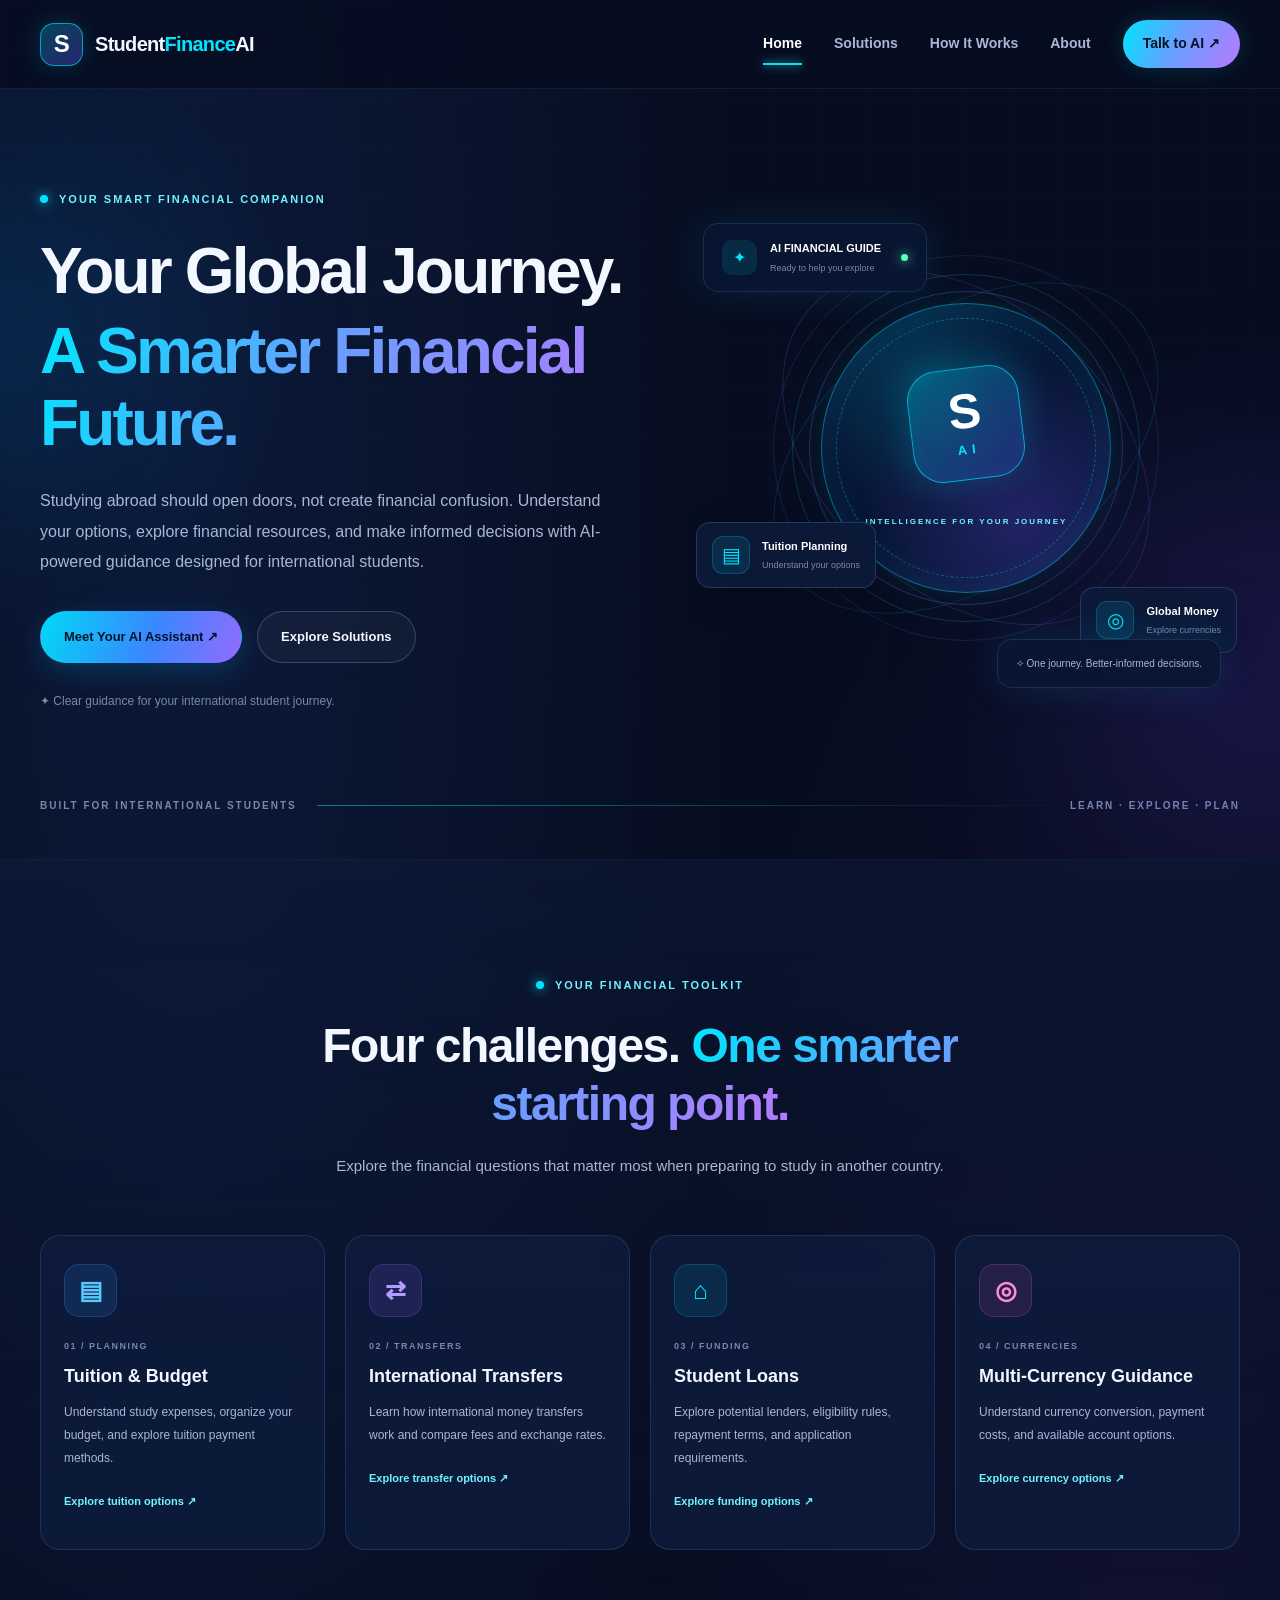
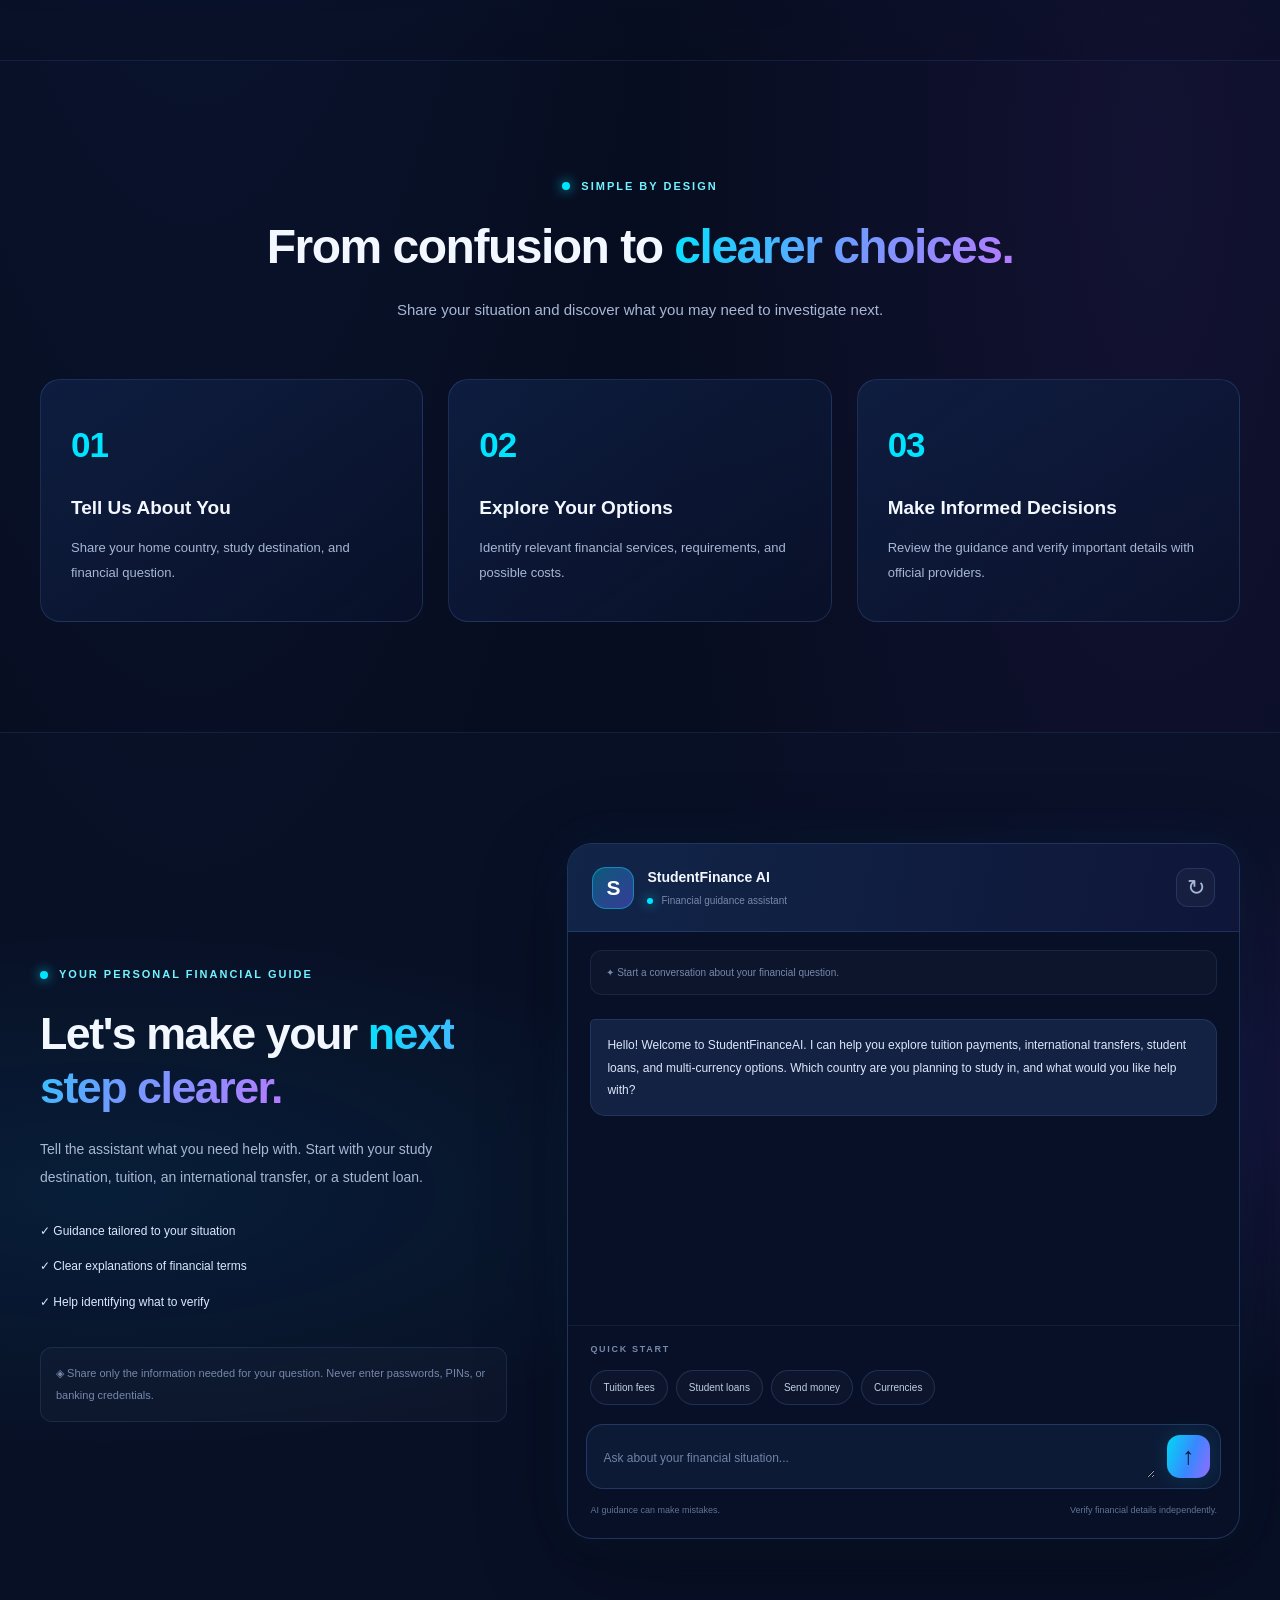
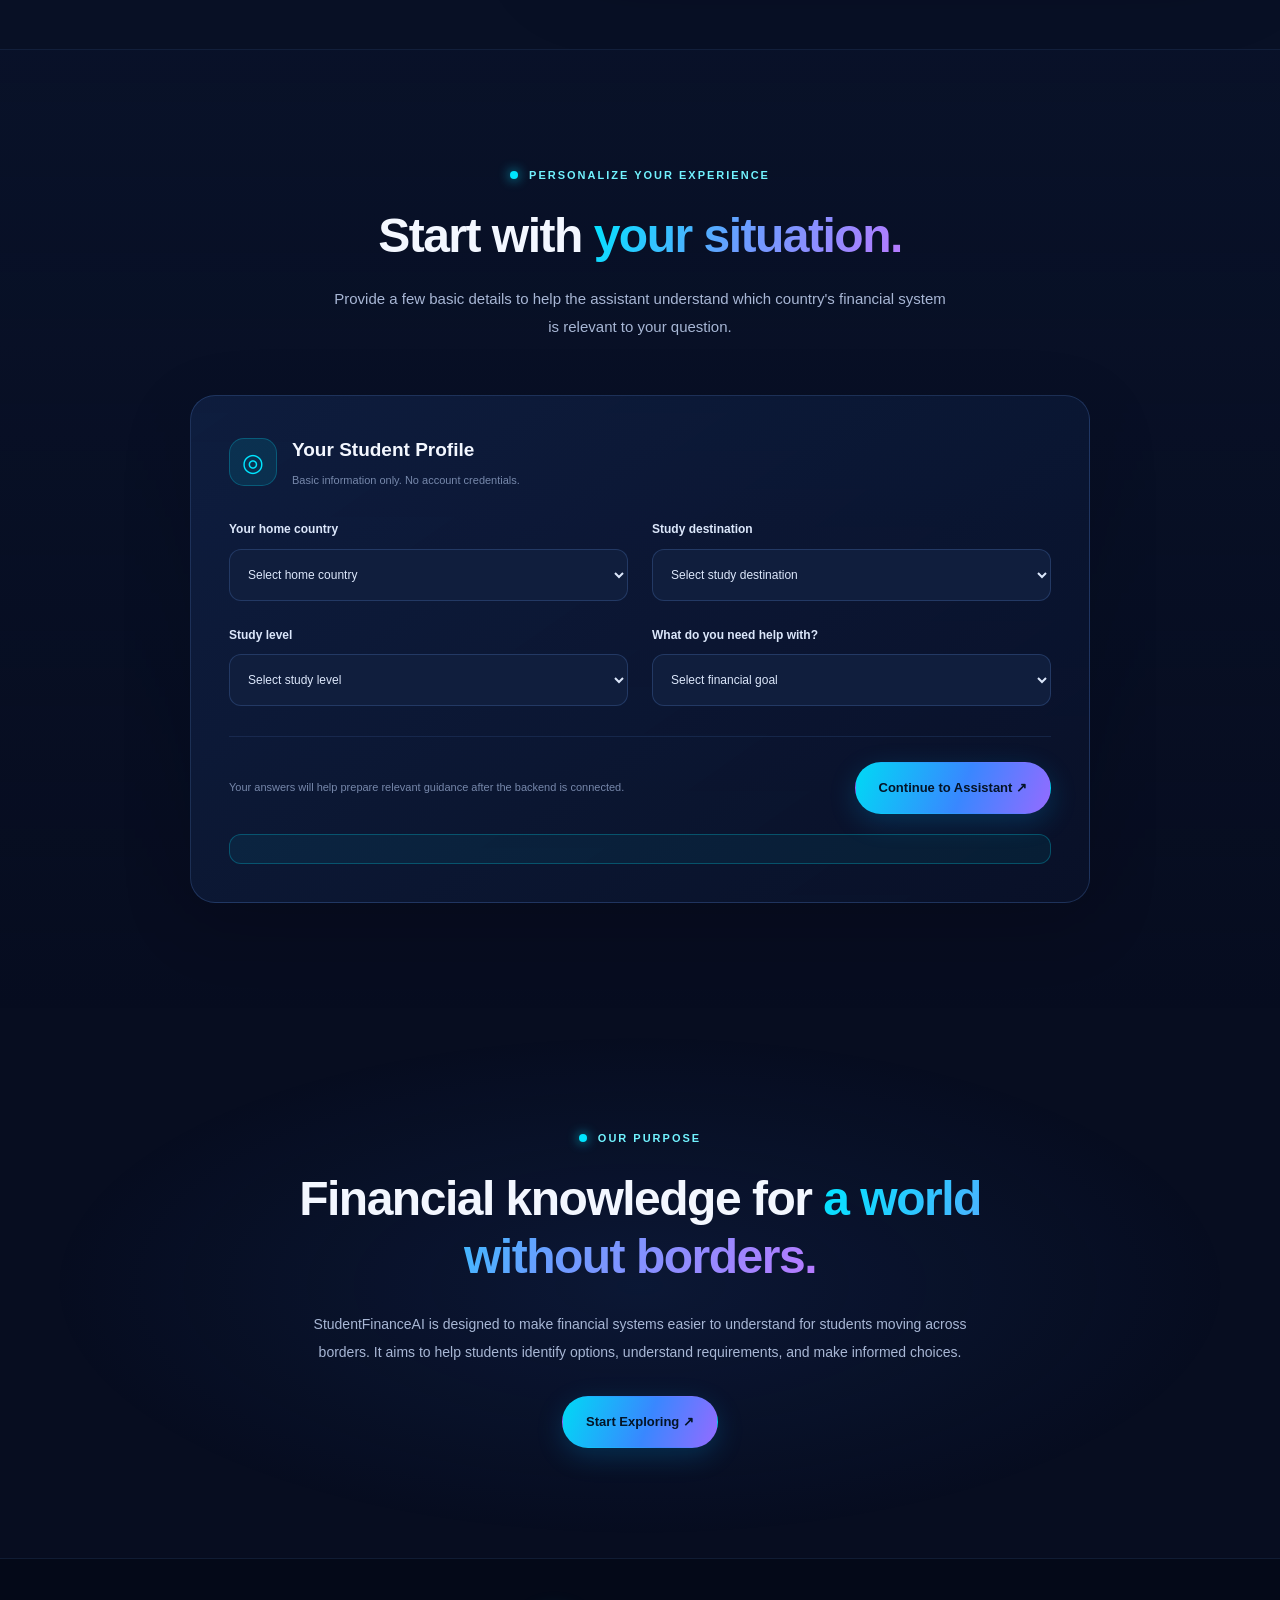
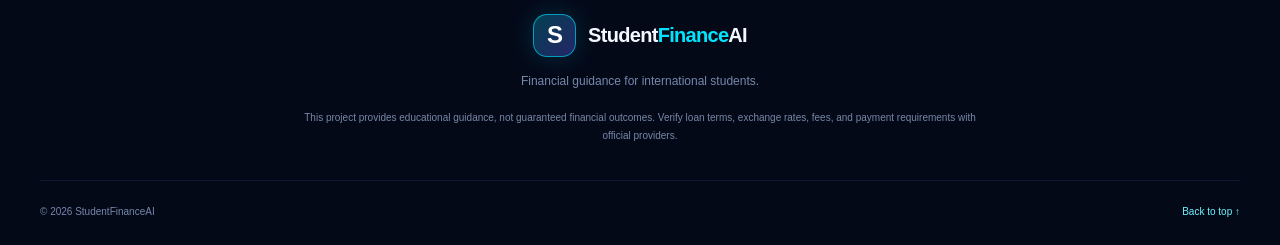
==== commit 1e6e89e8: "Update index.html" ====
--- a/index.html
+++ b/index.html
@@ -7,11 +7,9 @@
     <meta name="description" content="StudentFinanceAI helps international students explore tuition payments, student loans, remittances, and multi-currency options.">
     <title>StudentFinanceAI | Your Financial Future</title>
     <link rel="stylesheet" href="style.css">
-
 </head>
 
 <body>
-
     <!-- Navigation Bar -->
     <header class="site-header">
         <nav class="navbar container">
@@ -20,13 +18,13 @@
                 <span>Student<span class="brand-accent">Finance</span>AI</span>
             </a>
 
-            <button class="menu-toggle" id="menuToggle"
+            <button class="menu-toggle" id="menu-toggle"
                     type="button" aria-label="Toggle navigation"
                     aria-expanded="false">
                 <span></span><span></span><span></span>
             </button>
 
-            <div class="nav-links" id="navLinks">
+            <div class="nav-links" id="navigation">
                 <a href="#home" class="nav-link active">Home</a>
                 <a href="#features" class="nav-link">Solutions</a>
                 <a href="#how-it-works" class="nav-link">How It Works</a>
@@ -36,16 +34,13 @@
         </nav>
     </header>
 
-
     <main>
-
         <!-- Hero Section -->
         <section class="hero section" id="home">
             <div class="hero-glow hero-glow-one"></div>
             <div class="hero-glow hero-glow-two"></div>
 
             <div class="hero-grid container">
-
                 <div class="hero-content">
                     <div class="eyebrow">
                         <span class="status-dot"></span>
@@ -80,8 +75,6 @@
                     </div>
                 </div>
 
-
-                <!-- AI Illustration Area -->
                 <div class="hero-visual" aria-label="AI financial assistant illustration">
                     <div class="visual-orbit orbit-one"></div>
                     <div class="visual-orbit orbit-two"></div>
@@ -98,12 +91,10 @@
                     <div class="ai-core">
                         <div class="core-ring ring-one"></div>
                         <div class="core-ring ring-two"></div>
-
                         <div class="core-symbol">
                             <span class="symbol-top">S</span>
                             <span class="symbol-bottom">AI</span>
                         </div>
-
                         <div class="core-caption">
                             INTELLIGENCE FOR YOUR JOURNEY
                         </div>
@@ -129,7 +120,6 @@
                         ✧ One journey. Better-informed decisions.
                     </div>
                 </div>
-
             </div>
 
             <div class="hero-bottom container">
@@ -139,11 +129,9 @@
             </div>
         </section>
 
-
         <!-- Financial Solutions -->
         <section class="features section" id="features">
             <div class="container">
-
                 <div class="section-heading">
                     <span class="eyebrow">
                         <span class="status-dot"></span>
@@ -164,7 +152,6 @@
                 </div>
 
                 <div class="feature-grid">
-
                     <article class="feature-card">
                         <div class="feature-icon icon-blue">▤</div>
                         <span class="feature-number">01 / PLANNING</span>
@@ -174,7 +161,7 @@
                             and explore tuition payment methods.
                         </p>
                         <a href="#assistant" class="feature-link"
-                           data-topic="tuition">
+                           data-prompt="Help me understand tuition payment options and budgeting.">
                             Explore tuition options ↗
                         </a>
                     </article>
@@ -188,7 +175,7 @@
                             and compare fees and exchange rates.
                         </p>
                         <a href="#assistant" class="feature-link"
-                           data-topic="remittance">
+                           data-prompt="How can I compare international remittance options and transfer fees?">
                             Explore transfer options ↗
                         </a>
                     </article>
@@ -202,7 +189,7 @@
                             repayment terms, and application requirements.
                         </p>
                         <a href="#assistant" class="feature-link"
-                           data-topic="loans">
+                           data-prompt="Help me understand international student loan options and eligibility.">
                             Explore funding options ↗
                         </a>
                     </article>
@@ -216,20 +203,17 @@
                             and available account options.
                         </p>
                         <a href="#assistant" class="feature-link"
-                           data-topic="currency">
+                           data-prompt="Help me compare multi-currency options and currency conversion costs.">
                             Explore currency options ↗
                         </a>
                     </article>
-
                 </div>
             </div>
         </section>
-
 
         <!-- How It Works -->
         <section class="how-it-works section" id="how-it-works">
             <div class="container">
-
                 <div class="section-heading">
                     <span class="eyebrow">
                         <span class="status-dot"></span>
@@ -278,13 +262,10 @@
             </div>
         </section>
 
-
         <!-- AI Chat Assistant -->
         <section class="assistant-section section" id="assistant">
             <div class="container">
-
                 <div class="assistant-layout">
-
                     <div class="assistant-intro">
                         <span class="eyebrow">
                             <span class="status-dot"></span>
@@ -315,10 +296,8 @@
                         </p>
                     </div>
 
-
                     <!-- Chat Window -->
                     <div class="chat-panel">
-
                         <div class="chat-header">
                             <div class="chat-brand">
                                 <div class="chat-avatar">S</div>
@@ -333,7 +312,7 @@
 
                             <button type="button"
                                     class="icon-button"
-                                    id="clearChat"
+                                    id="clear-chat"
                                     aria-label="Clear conversation"
                                     title="Clear conversation">
                                 ↻
@@ -345,70 +324,61 @@
                         </div>
 
                         <div class="chat-messages"
-                             id="chatMessages"
+                             id="chat-messages"
                              aria-live="polite"
                              aria-label="Chat conversation">
-
-                            <div class="message assistant-message">
-                                <div class="message-avatar">S</div>
-
-                                <div class="message-content">
-                                    <span class="message-sender">
-                                        StudentFinance AI
-                                    </span>
-
-                                    <div class="message-bubble">
-                                        Hello! Welcome to StudentFinanceAI.
-                                        <br><br>
-                                        I can help you explore tuition payments,
-                                        international transfers, student loans,
-                                        and multi-currency options.
-                                        <br><br>
-                                        Which country are you planning to study
-                                        in, and what would you like help with?
-                                    </div>
-
-                                    <span class="message-time">WELCOME</span>
+                            <div class="chat-message assistant">
+                                <div class="message-bubble">
+                                    Hello! Welcome to StudentFinanceAI.
+
+                                    I can help you explore tuition payments,
+                                    international transfers, student loans,
+                                    and multi-currency options.
+
+                                    Which country are you planning to study
+                                    in, and what would you like help with?
                                 </div>
                             </div>
                         </div>
-
 
                         <!-- Suggested Questions -->
                         <div class="suggestion-area">
                             <span class="suggestion-label">QUICK START</span>
 
                             <div class="suggestion-buttons">
-                                <button type="button" class="suggestion-chip"
-                                    data-message="Help me understand tuition payment options.">
+                                <button type="button"
+                                        class="suggestion-chip"
+                                        data-prompt="Help me understand tuition payment options.">
                                     Tuition fees
                                 </button>
 
-                                <button type="button" class="suggestion-chip"
-                                    data-message="How can I explore student loan options?">
+                                <button type="button"
+                                        class="suggestion-chip"
+                                        data-prompt="How can I explore student loan options?">
                                     Student loans
                                 </button>
 
-                                <button type="button" class="suggestion-chip"
-                                    data-message="What should I compare before sending money internationally?">
+                                <button type="button"
+                                        class="suggestion-chip"
+                                        data-prompt="How can I compare international money transfer options?">
                                     Send money
                                 </button>
 
-                                <button type="button" class="suggestion-chip"
-                                    data-message="Help me understand multi-currency options.">
+                                <button type="button"
+                                        class="suggestion-chip"
+                                        data-prompt="Help me understand multi-currency options.">
                                     Currencies
                                 </button>
                             </div>
                         </div>
 
-
                         <!-- Message Input -->
-                        <form class="chat-input-area" id="chatForm">
-                            <label class="visually-hidden" for="chatInput">
+                        <form class="chat-input-area" id="chat-form">
+                            <label class="visually-hidden" for="chat-input">
                                 Type your financial question
                             </label>
 
-                            <textarea id="chatInput"
+                            <textarea id="chat-input"
                                       name="message"
                                       rows="1"
                                       maxlength="2000"
@@ -417,7 +387,7 @@
 
                             <button type="submit"
                                     class="send-button"
-                                    id="sendButton"
+                                    id="send-button"
                                     aria-label="Send message">
                                 ↑
                             </button>
@@ -427,17 +397,14 @@
                             <span>AI guidance can make mistakes.</span>
                             <span>Verify financial details independently.</span>
                         </div>
-
                     </div>
                 </div>
             </div>
         </section>
-
 
         <!-- Student Profile Form -->
         <section class="student-profile section" id="student-profile">
             <div class="container">
-
                 <div class="section-heading">
                     <span class="eyebrow">
                         <span class="status-dot"></span>
@@ -456,8 +423,7 @@
                     </p>
                 </div>
 
-                <form class="profile-form" id="studentForm">
-
+                <form class="profile-form" id="student-form">
                     <div class="form-heading">
                         <div class="form-heading-icon">◎</div>
                         <div>
@@ -467,7 +433,6 @@
                     </div>
 
                     <div class="form-grid">
-
                         <div class="form-group">
                             <label for="homeCountry">Your home country</label>
                             <select id="homeCountry" name="homeCountry" required>
@@ -522,21 +487,11 @@
                                     name="financialGoal"
                                     required>
                                 <option value="">Select financial goal</option>
-                                <option value="Tuition and budgeting">
-                                    Tuition and budgeting
-                                </option>
-                                <option value="International remittances">
-                                    International remittances
-                                </option>
-                                <option value="Student loans">
-                                    Student loans
-                                </option>
-                                <option value="Multi-currency options">
-                                    Multi-currency options
-                                </option>
-                                <option value="General financial guidance">
-                                    General financial guidance
-                                </option>
+                                <option value="Tuition and budgeting">Tuition and budgeting</option>
+                                <option value="International remittances">International remittances</option>
+                                <option value="Student loans">Student loans</option>
+                                <option value="Multi-currency options">Multi-currency options</option>
+                                <option value="General financial guidance">General financial guidance</option>
                             </select>
                         </div>
                     </div>
@@ -556,16 +511,13 @@
                          class="form-notice"
                          role="status"
                          aria-live="polite"></div>
-
                 </form>
             </div>
         </section>
-
 
         <!-- About Section -->
         <section class="about-section section" id="about">
             <div class="container about-content">
-
                 <span class="eyebrow">
                     <span class="status-dot"></span>
                     OUR PURPOSE
@@ -588,22 +540,17 @@
                 </a>
             </div>
         </section>
-
     </main>
-
 
     <!-- Footer -->
     <footer class="site-footer">
         <div class="container footer-content">
-
             <a href="#home" class="brand">
                 <span class="brand-icon">S</span>
                 <span>Student<span class="brand-accent">Finance</span>AI</span>
             </a>
 
-            <p>
-                Financial guidance for international students.
-            </p>
+            <p>Financial guidance for international students.</p>
 
             <p class="footer-disclaimer">
                 This project provides educational guidance, not guaranteed
@@ -615,23 +562,23 @@
                 <span>© 2026 StudentFinanceAI</span>
                 <a href="#home">Back to top ↑</a>
             </div>
-
         </div>
     </footer>
 
-
-    <!-- Future JavaScript Pop-up -->
+    <!-- Information Modal -->
     <div class="modal-overlay"
-         id="infoModal"
+         id="student-modal"
          role="dialog"
          aria-modal="true"
          aria-labelledby="modalTitle"
-         aria-hidden="true">
+         aria-hidden="true"
+         hidden>
 
         <div class="modal-box">
             <button type="button"
                     class="modal-close"
-                    id="closeModal"
+                    id="close-modal"
+                    data-close-modal
                     aria-label="Close dialog">
                 ×
             </button>
@@ -652,9 +599,6 @@
         </div>
     </div>
 
-
-    <!-- JavaScript will be connected in a later step -->
     <script src="script.js"></script>
-    
 </body>
 </html>
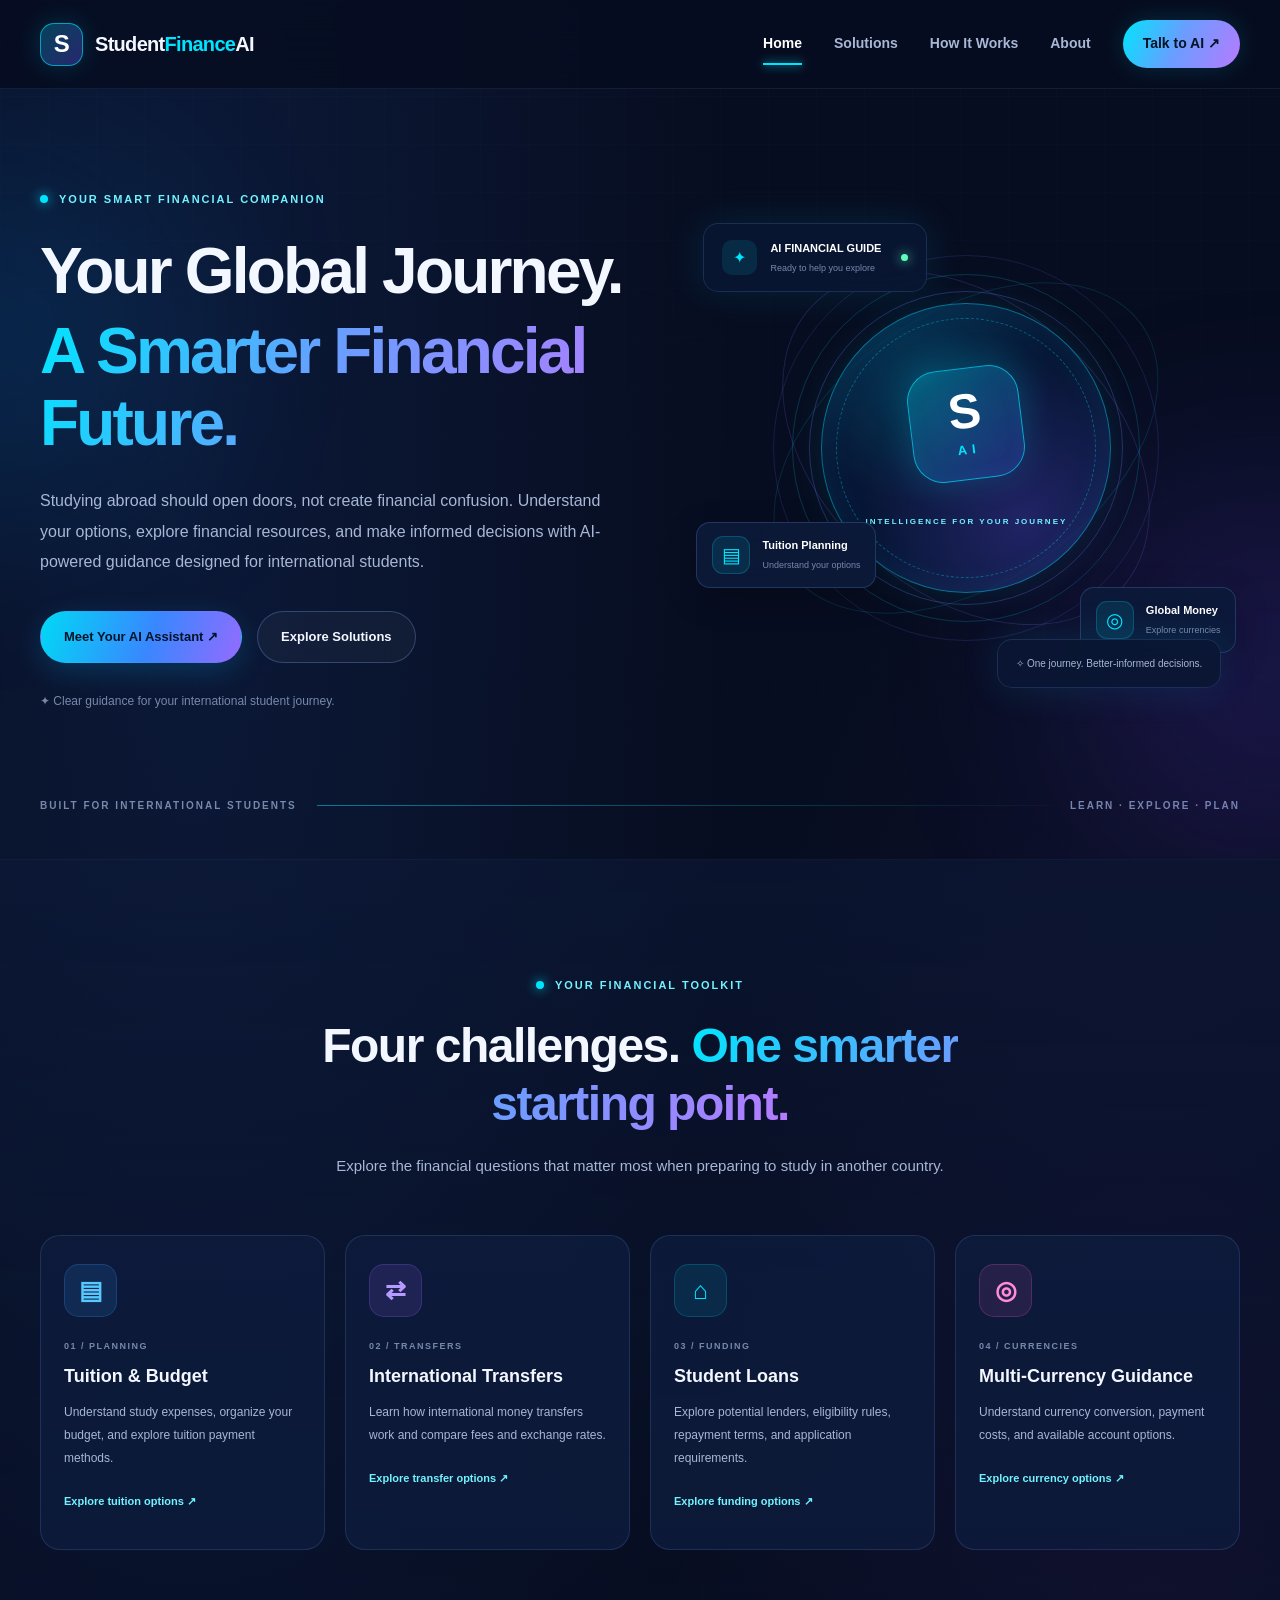
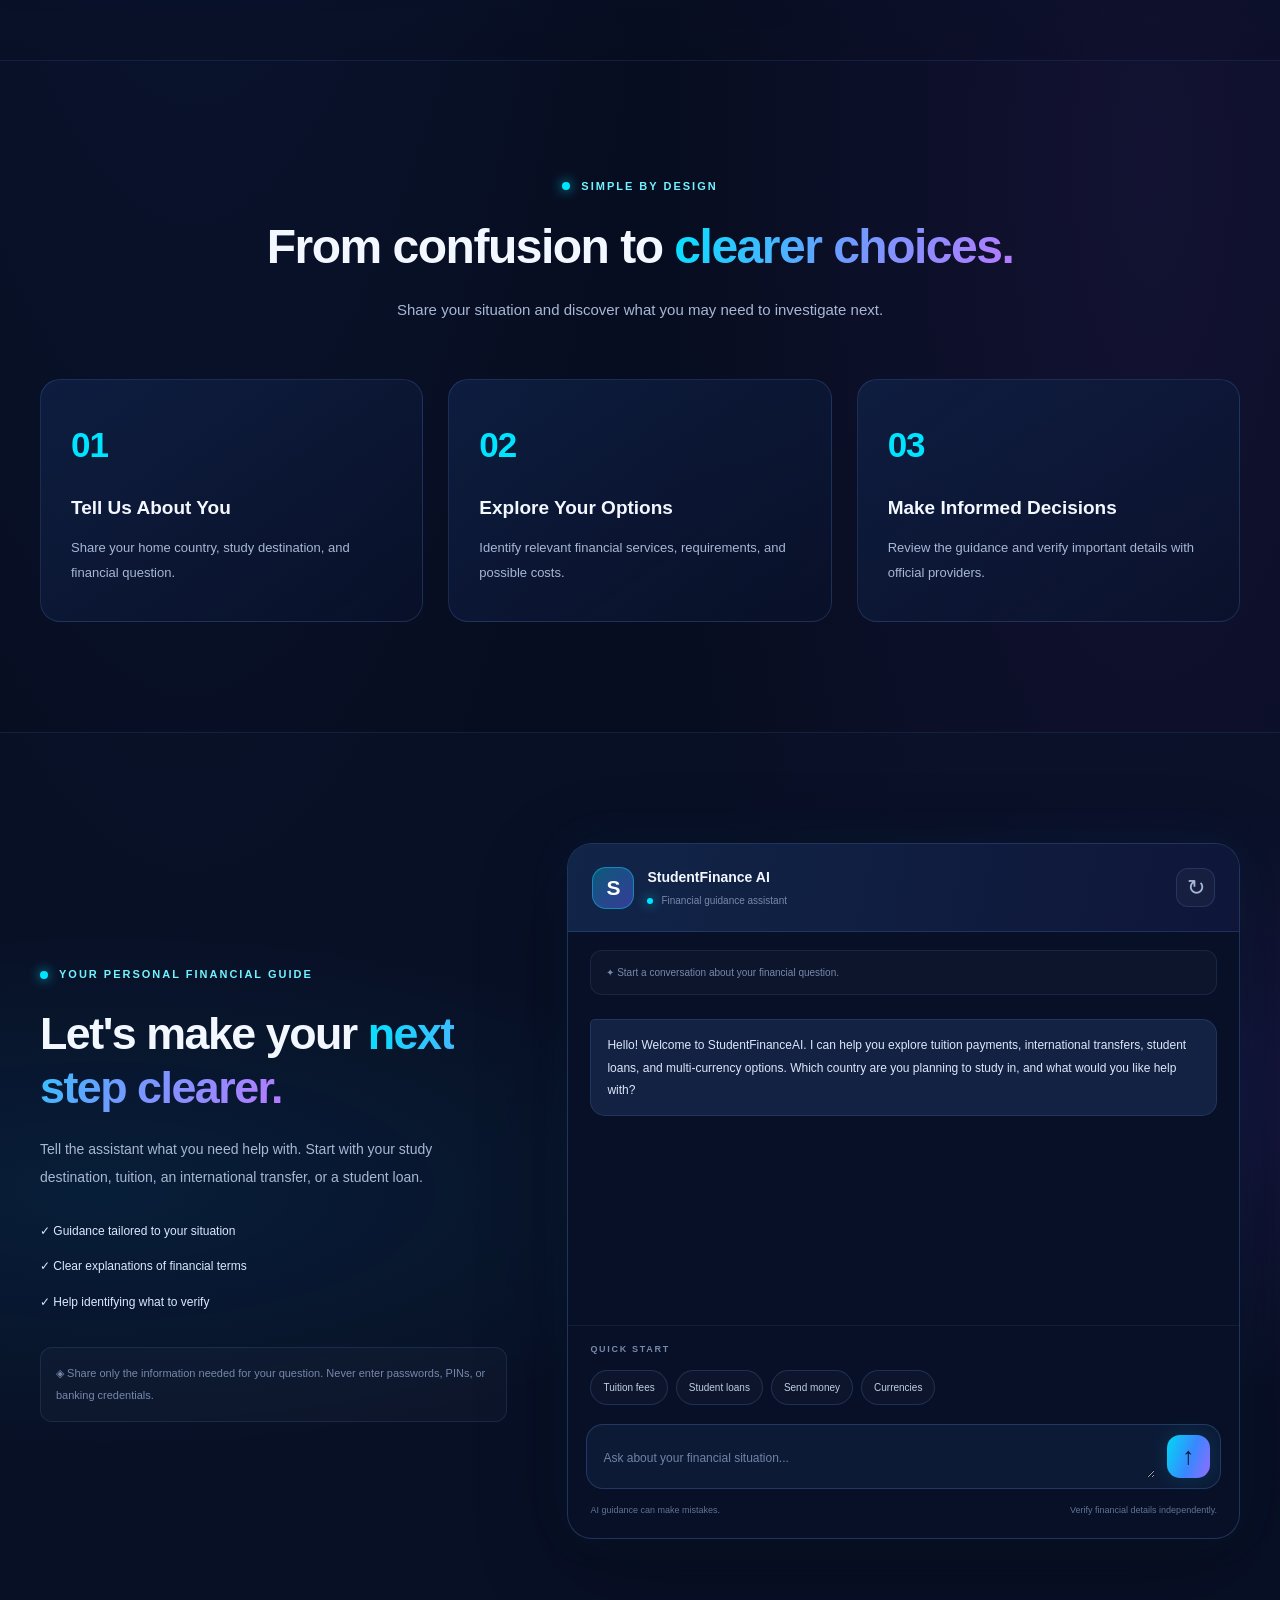
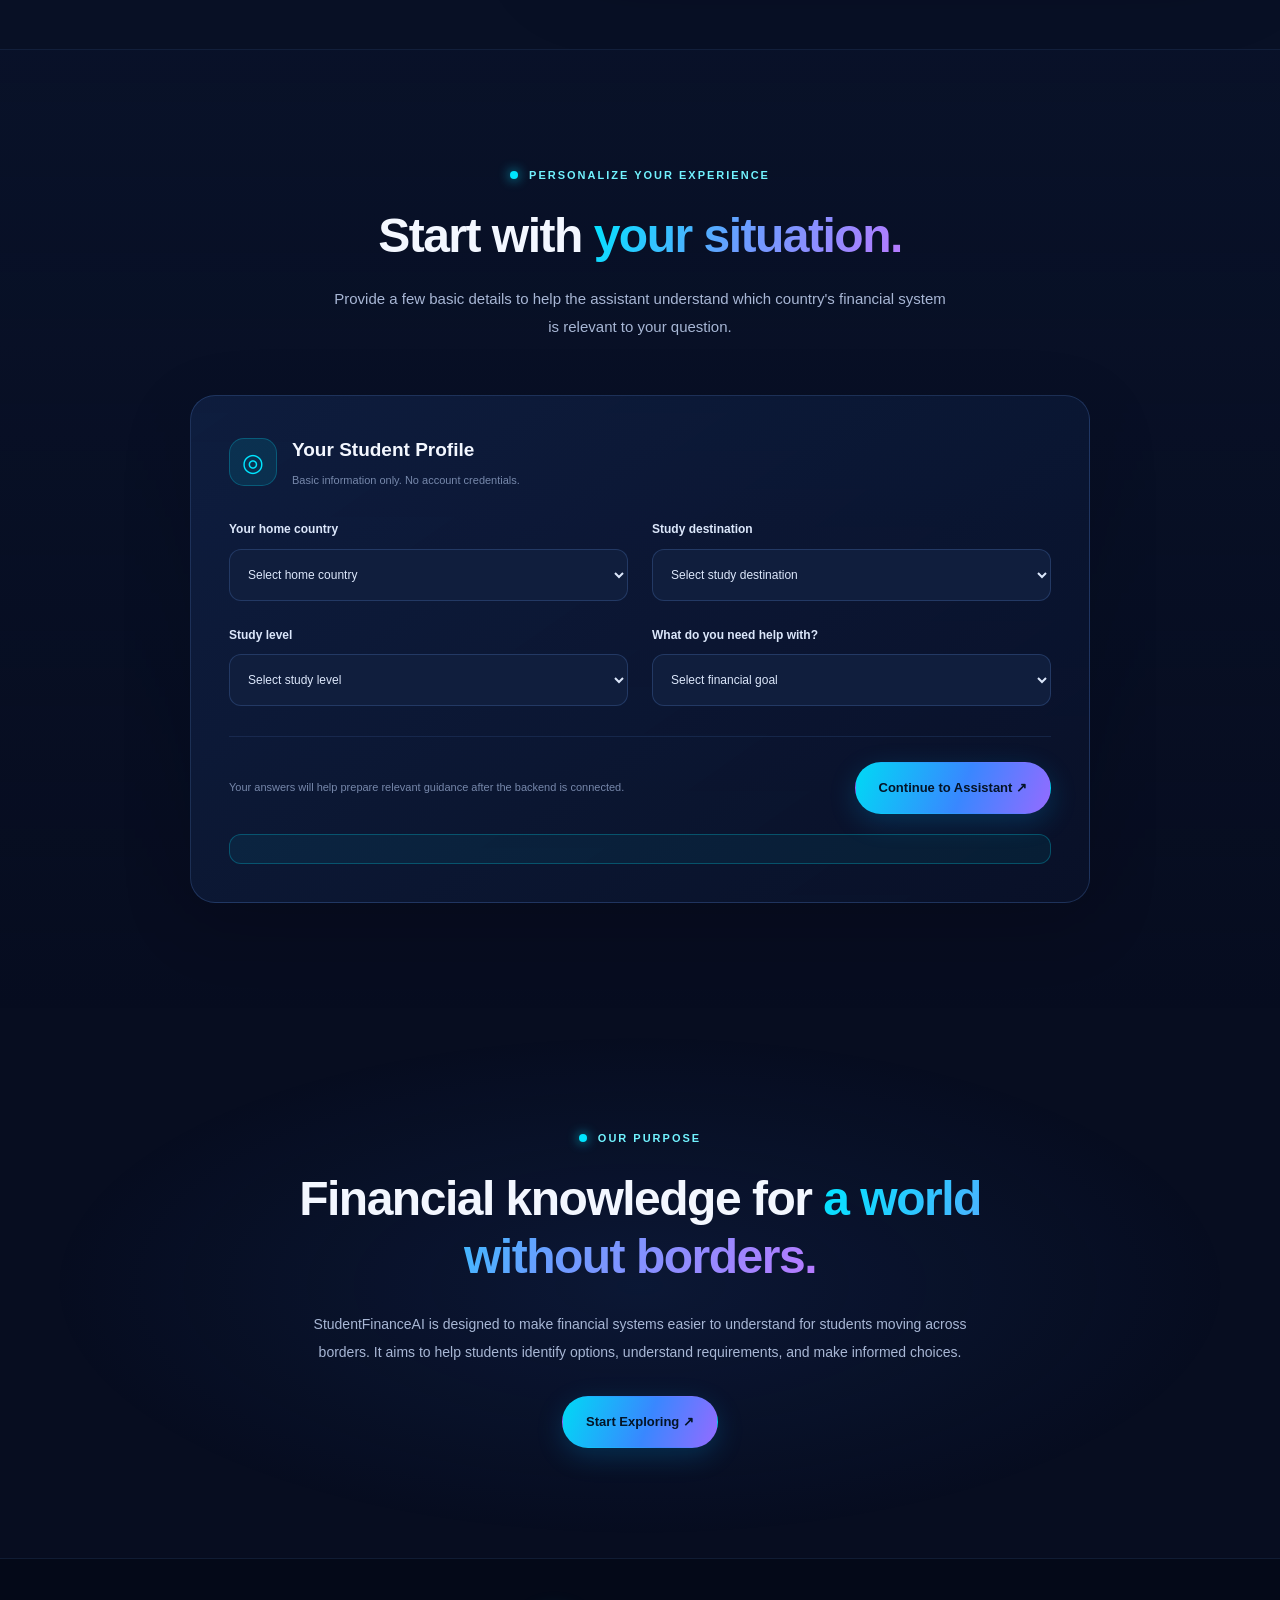
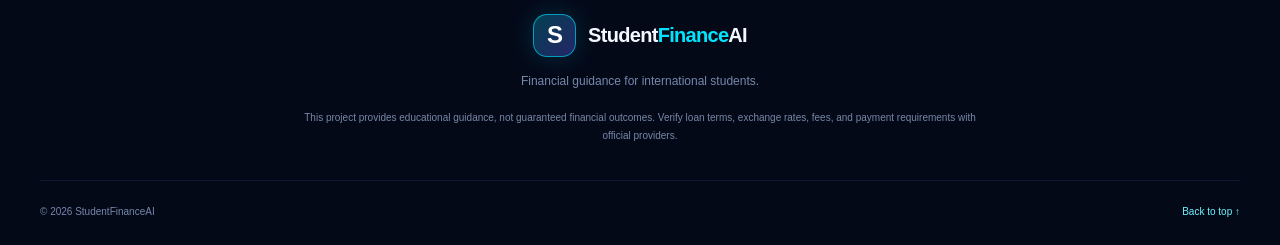
==== commit a97dc87e: "Fix typo in print statement" ====
--- a/index.html
+++ b/index.html
@@ -29,7 +29,7 @@
                 <a href="#features" class="nav-link">Solutions</a>
                 <a href="#how-it-works" class="nav-link">How It Works</a>
                 <a href="#about" class="nav-link">About</a>
-                <a href="#assistant" class="nav-cta">Talk to AI ↗</a>
+                <a href="chat.html" class="nav-cta">Talk to AI ↗</a>
             </div>
         </nav>
     </header>
